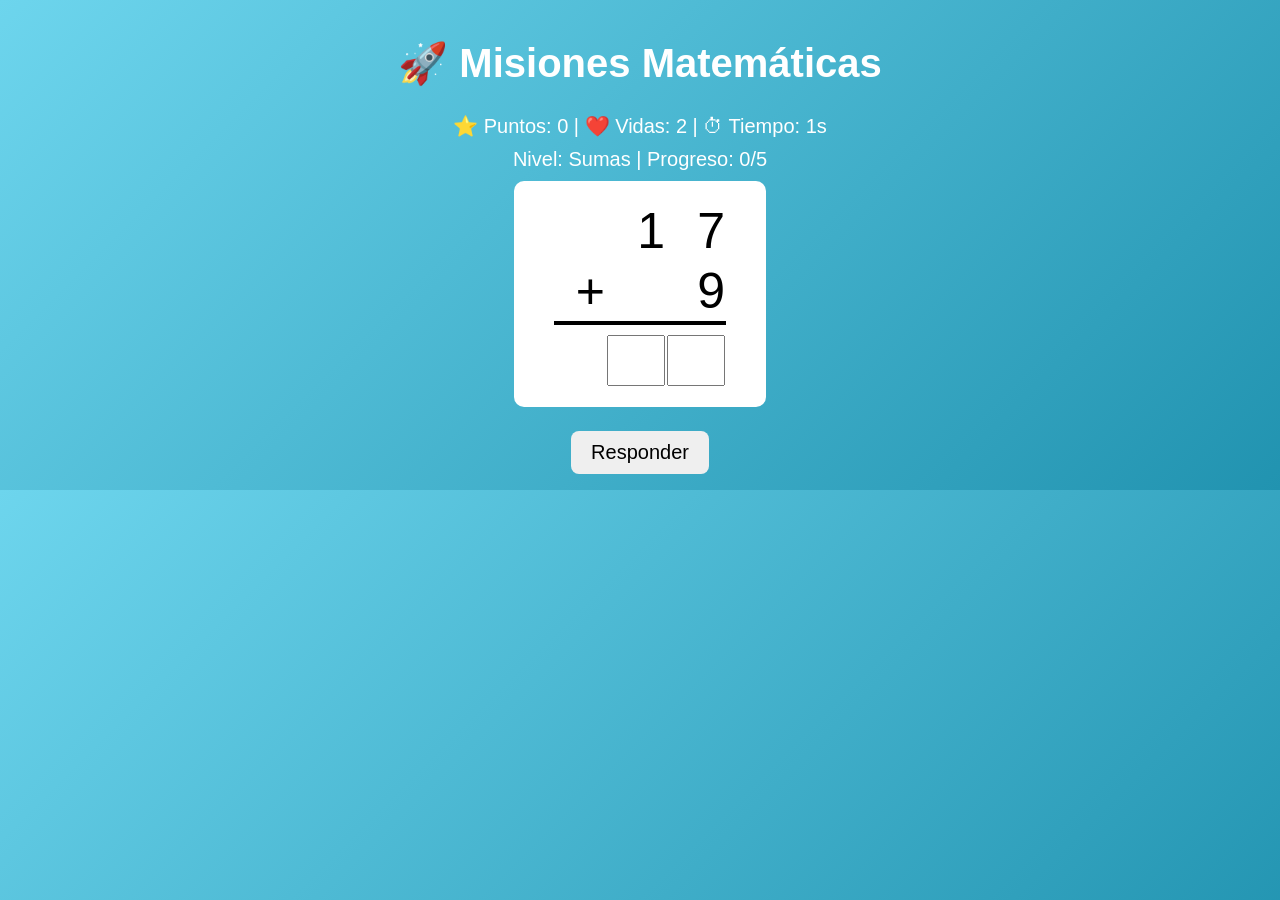
==== Index.html @ d5d2a41e "Create Index.html" ====
<!DOCTYPE html>
<html lang="es">
<head>
<meta charset="UTF-8">
<title>Misiones Matemáticas</title>

<style>

body{
font-family: Arial;
text-align:center;
background: linear-gradient(135deg,#6dd5ed,#2193b0);
color:white;
}

.container{
margin-top:40px;
}

h1{
font-size:40px;
}

.panel{
font-size:20px;
margin:10px;
}

.operacion{
display:inline-block;
background:white;
color:black;
padding:20px 40px;
border-radius:10px;
font-size:50px;
}

table{
border-collapse:collapse;
}

td{
width:50px;
text-align:right;
}

.linea{
border-top:4px solid black;
}

input{
width:50px;
font-size:40px;
text-align:center;
}

button{
font-size:20px;
padding:10px 20px;
border:none;
border-radius:8px;
cursor:pointer;
margin-top:20px;
}

.correcto{
color:#00ff9d;
font-size:26px;
}

.error{
color:#ff8080;
font-size:26px;
}

</style>
</head>

<body>

<div class="container">

<h1>🚀 Misiones Matemáticas</h1>

<div class="panel">
⭐ Puntos: <span id="puntos">0</span> |
❤️ Vidas: <span id="vidas">2</span> |
⏱ Tiempo: <span id="tiempo">0</span>s
</div>

<div class="panel">
Nivel: <span id="nivel">Sumas</span> |
Progreso: <span id="progreso">0</span>/5
</div>

<div class="operacion">

<table>

<tr>
<td></td>
<td id="d1"></td>
<td id="u1"></td>
</tr>

<tr>
<td id="signo"></td>
<td id="d2"></td>
<td id="u2"></td>
</tr>

<tr>
<td colspan="3" class="linea"></td>
</tr>

<tr>
<td></td>
<td><input id="decenas"></td>
<td><input id="unidades"></td>
</tr>

</table>

</div>

<br>

<button onclick="verificar()">Responder</button>

<p id="mensaje"></p>

</div>

<script>

let nivel=1
let progreso=0
let vidas=2
let puntos=0
let tiempo=0
let respuesta

let timer

const sonidoBien = new Audio("https://actions.google.com/sounds/v1/cartoon/clang_and_wobble.ogg")
const sonidoMal = new Audio("https://actions.google.com/sounds/v1/cartoon/boing.ogg")

function iniciarTimer(){
clearInterval(timer)
tiempo=0
timer=setInterval(()=>{
tiempo++
document.getElementById("tiempo").innerText=tiempo
},1000)
}

function generarOperacion(){

let a,b,signo

if(nivel===1){

document.getElementById("nivel").innerText="Sumas"

a=Math.floor(Math.random()*20)+1
b=Math.floor(Math.random()*20)+1
signo="+"
respuesta=a+b

}

else if(nivel===2){

document.getElementById("nivel").innerText="Restas"

a=Math.floor(Math.random()*30)+10
b=Math.floor(Math.random()*20)+1
if(b>a){let t=a;a=b;b=t}
signo="-"
respuesta=a-b

}

else{

document.getElementById("nivel").innerText="Multiplicaciones"

a=Math.floor(Math.random()*5)+2
b=Math.floor(Math.random()*5)+2
signo="×"
respuesta=a*b

}

let d1=Math.floor(a/10)
let u1=a%10
let d2=Math.floor(b/10)
let u2=b%10

document.getElementById("d1").innerText=d1>0?d1:""
document.getElementById("u1").innerText=u1

document.getElementById("d2").innerText=d2>0?d2:""
document.getElementById("u2").innerText=u2

document.getElementById("signo").innerText=signo

document.getElementById("decenas").value=""
document.getElementById("unidades").value=""

iniciarTimer()

}

function verificar(){

let dec=document.getElementById("decenas").value
let uni=document.getElementById("unidades").value

let resp=parseInt(dec+uni)

if(resp===respuesta){

sonidoBien.play()

let bonus=Math.max(10-tiempo,1)
puntos+=10+bonus

progreso++

document.getElementById("mensaje").innerHTML="<span class='correcto'>¡Correcto! +" + (10+bonus) +" pts</span>"

}else{

sonidoMal.play()

vidas--

document.getElementById("mensaje").innerHTML="<span class='error'>Incorrecto 😅 era "+respuesta+"</span>"
}

document.getElementById("puntos").innerText=puntos
document.getElementById("vidas").innerText=vidas
document.getElementById("progreso").innerText=progreso

if(vidas<=0){

document.getElementById("mensaje").innerHTML="<span class='error'>💀 Fin del juego</span>"
clearInterval(timer)
return

}

if(progreso>=5){

nivel++
progreso=0
vidas=2

if(nivel>3){

document.getElementById("mensaje").innerHTML="<span class='correcto'>🏆 ¡Ganaste el juego!</span>"
clearInterval(timer)
return

}

}

setTimeout(generarOperacion,1200)

}

generarOperacion()

</script>

</body>
</html>
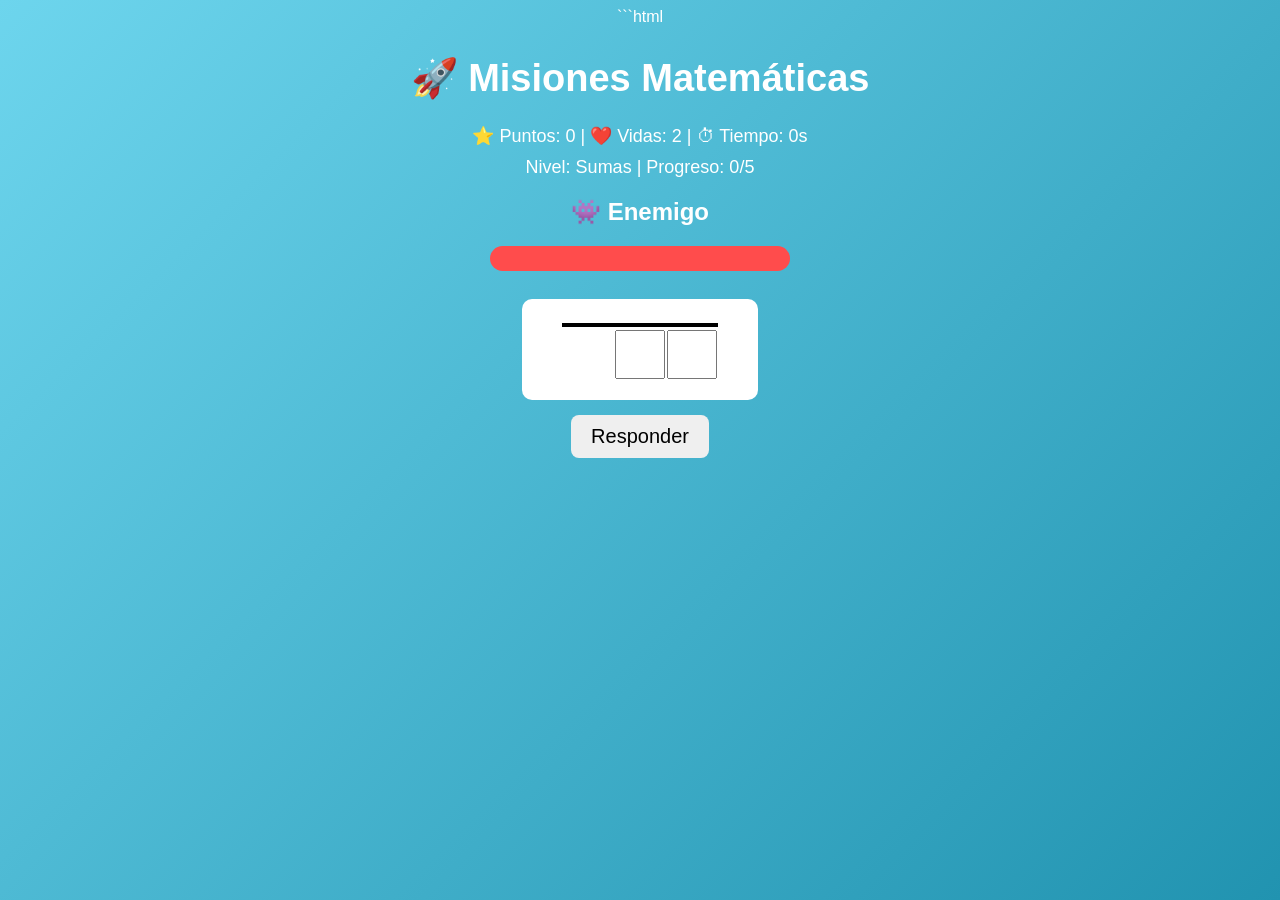
==== commit 566d11d2: "Update Index.html" ====
--- a/Index.html
+++ b/Index.html
@@ -1,3 +1,4 @@
+```html
 <!DOCTYPE html>
 <html lang="es">
 <head>
@@ -14,15 +15,15 @@
 }
 
 .container{
-margin-top:40px;
+margin-top:30px;
 }
 
 h1{
-font-size:40px;
+font-size:38px;
 }
 
 .panel{
-font-size:20px;
+font-size:18px;
 margin:10px;
 }
 
@@ -32,7 +33,7 @@
 color:black;
 padding:20px 40px;
 border-radius:10px;
-font-size:50px;
+font-size:48px;
 }
 
 table{
@@ -50,7 +51,7 @@
 
 input{
 width:50px;
-font-size:40px;
+font-size:38px;
 text-align:center;
 }
 
@@ -60,17 +61,31 @@
 border:none;
 border-radius:8px;
 cursor:pointer;
-margin-top:20px;
-}
-
-.correcto{
-color:#00ff9d;
-font-size:26px;
-}
-
-.error{
-color:#ff8080;
-font-size:26px;
+margin-top:15px;
+}
+
+.correcto{color:#00ff9d;}
+.error{color:#ff8080;}
+
+.barra{
+width:300px;
+height:25px;
+background:#333;
+margin:auto;
+border-radius:20px;
+overflow:hidden;
+}
+
+.vida{
+height:100%;
+background:#ff4c4c;
+width:100%;
+transition:0.3s;
+}
+
+.medalla{
+font-size:30px;
+margin-top:10px;
 }
 
 </style>
@@ -92,6 +107,16 @@
 Nivel: <span id="nivel">Sumas</span> |
 Progreso: <span id="progreso">0</span>/5
 </div>
+
+<h2>👾 Enemigo</h2>
+
+<div class="barra">
+<div class="vida" id="vidaEnemigo"></div>
+</div>
+
+<div class="medalla" id="medalla"></div>
+
+<br>
 
 <div class="operacion">
 
@@ -139,6 +164,7 @@
 let puntos=0
 let tiempo=0
 let respuesta
+let vidaEnemigo=100
 
 let timer
 
@@ -146,12 +172,18 @@
 const sonidoMal = new Audio("https://actions.google.com/sounds/v1/cartoon/boing.ogg")
 
 function iniciarTimer(){
+
 clearInterval(timer)
+
 tiempo=0
+
 timer=setInterval(()=>{
+
 tiempo++
 document.getElementById("tiempo").innerText=tiempo
+
 },1000)
+
 }
 
 function generarOperacion(){
@@ -173,9 +205,11 @@
 
 document.getElementById("nivel").innerText="Restas"
 
-a=Math.floor(Math.random()*30)+10
+a=Math.floor(Math.random()*40)+10
 b=Math.floor(Math.random()*20)+1
+
 if(b>a){let t=a;a=b;b=t}
+
 signo="-"
 respuesta=a-b
 
@@ -185,8 +219,8 @@
 
 document.getElementById("nivel").innerText="Multiplicaciones"
 
-a=Math.floor(Math.random()*5)+2
-b=Math.floor(Math.random()*5)+2
+a=Math.floor(Math.random()*6)+2
+b=Math.floor(Math.random()*6)+2
 signo="×"
 respuesta=a*b
 
@@ -194,86 +228,6 @@
 
 let d1=Math.floor(a/10)
 let u1=a%10
-let d2=Math.floor(b/10)
-let u2=b%10
-
-document.getElementById("d1").innerText=d1>0?d1:""
-document.getElementById("u1").innerText=u1
-
-document.getElementById("d2").innerText=d2>0?d2:""
-document.getElementById("u2").innerText=u2
-
-document.getElementById("signo").innerText=signo
-
-document.getElementById("decenas").value=""
-document.getElementById("unidades").value=""
-
-iniciarTimer()
-
-}
-
-function verificar(){
-
-let dec=document.getElementById("decenas").value
-let uni=document.getElementById("unidades").value
-
-let resp=parseInt(dec+uni)
-
-if(resp===respuesta){
-
-sonidoBien.play()
-
-let bonus=Math.max(10-tiempo,1)
-puntos+=10+bonus
-
-progreso++
-
-document.getElementById("mensaje").innerHTML="<span class='correcto'>¡Correcto! +" + (10+bonus) +" pts</span>"
-
-}else{
-
-sonidoMal.play()
-
-vidas--
-
-document.getElementById("mensaje").innerHTML="<span class='error'>Incorrecto 😅 era "+respuesta+"</span>"
-}
-
-document.getElementById("puntos").innerText=puntos
-document.getElementById("vidas").innerText=vidas
-document.getElementById("progreso").innerText=progreso
-
-if(vidas<=0){
-
-document.getElementById("mensaje").innerHTML="<span class='error'>💀 Fin del juego</span>"
-clearInterval(timer)
-return
-
-}
-
-if(progreso>=5){
-
-nivel++
-progreso=0
-vidas=2
-
-if(nivel>3){
-
-document.getElementById("mensaje").innerHTML="<span class='correcto'>🏆 ¡Ganaste el juego!</span>"
-clearInterval(timer)
-return
-
-}
-
-}
-
-setTimeout(generarOperacion,1200)
-
-}
-
-generarOperacion()
-
-</script>
-
-</body>
-</html>
+
+let d2=
+```
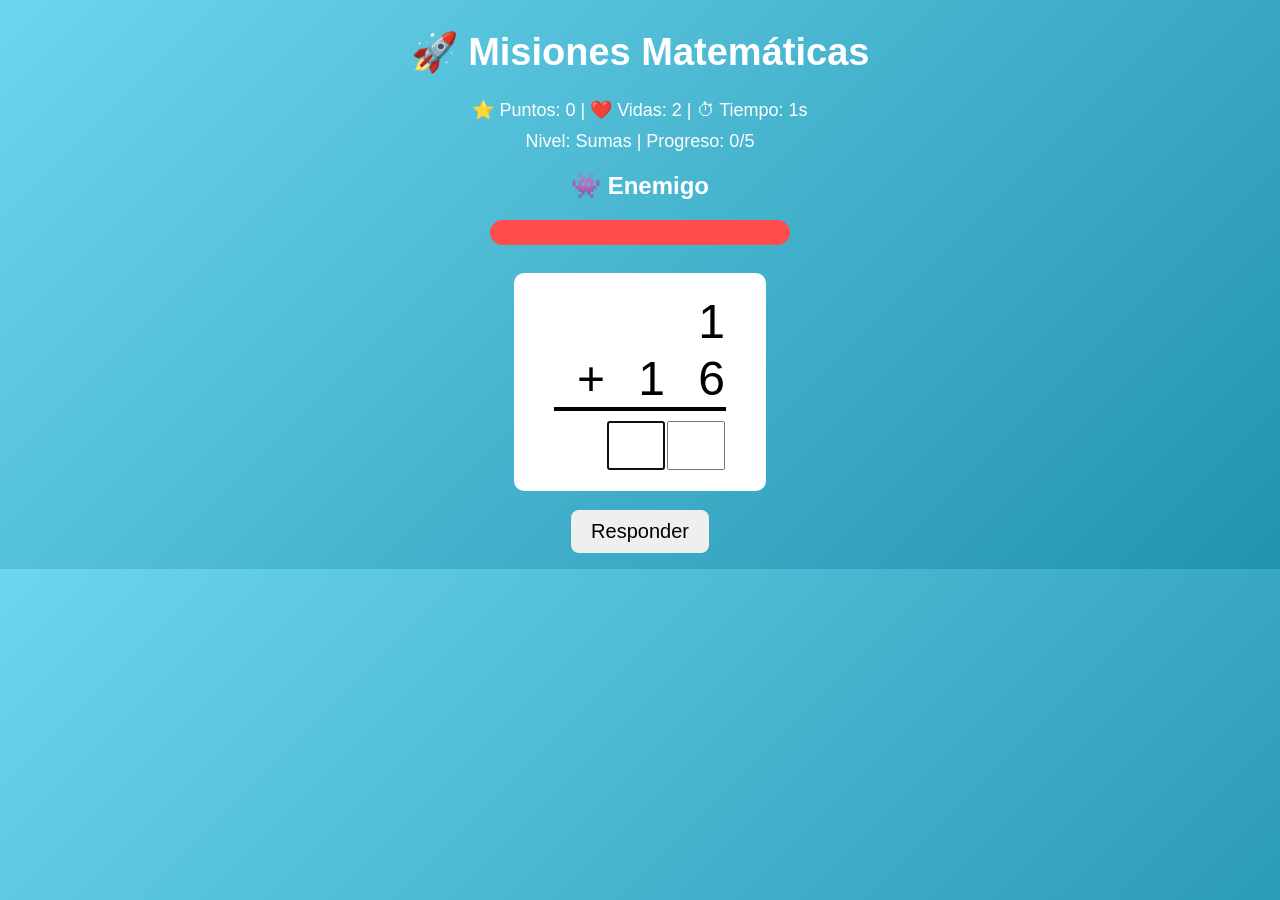
==== commit dacd3582: "Fix and complete game script in Index.html" ====
--- a/Index.html
+++ b/Index.html
@@ -1,4 +1,3 @@
-```html
 <!DOCTYPE html>
 <html lang="es">
 <head>
@@ -186,6 +185,28 @@
 
 }
 
+function actualizarHUD(){
+document.getElementById("puntos").innerText=puntos
+document.getElementById("vidas").innerText=vidas
+document.getElementById("progreso").innerText=progreso
+document.getElementById("vidaEnemigo").style.width=`${vidaEnemigo}%`
+}
+
+function limpiarRespuesta(){
+document.getElementById("decenas").value=""
+document.getElementById("unidades").value=""
+document.getElementById("decenas").focus()
+}
+
+function reiniciarRonda(){
+progreso=0
+vidaEnemigo=100
+actualizarHUD()
+limpiarRespuesta()
+iniciarTimer()
+generarOperacion()
+}
+
 function generarOperacion(){
 
 let a,b,signo
@@ -229,5 +250,75 @@
 let d1=Math.floor(a/10)
 let u1=a%10
 
-let d2=
-```
+let d2=Math.floor(b/10)
+let u2=b%10
+
+document.getElementById("d1").innerText=d1===0?"":d1
+document.getElementById("u1").innerText=u1
+document.getElementById("d2").innerText=d2===0?"":d2
+document.getElementById("u2").innerText=u2
+document.getElementById("signo").innerText=signo
+}
+
+function verificar(){
+let d=parseInt(document.getElementById("decenas").value)||0
+let u=parseInt(document.getElementById("unidades").value)||0
+let valor=d*10+u
+let mensaje=document.getElementById("mensaje")
+
+if(valor===respuesta){
+sonidoBien.currentTime=0
+sonidoBien.play()
+mensaje.innerText="✅ ¡Correcto!"
+mensaje.className="correcto"
+progreso++
+puntos+=10
+vidaEnemigo=Math.max(0,vidaEnemigo-20)
+
+if(progreso>=5){
+if(nivel<3){
+nivel++
+mensaje.innerText="🎉 Nivel superado. ¡Nueva ronda!"
+} else {
+mensaje.innerText="🏆 ¡Ganaste toda la misión! Reiniciando..."
+nivel=1
+vidas=2
+puntos=0
+}
+reiniciarRonda()
+return
+}
+
+actualizarHUD()
+limpiarRespuesta()
+generarOperacion()
+return
+}
+
+sonidoMal.currentTime=0
+sonidoMal.play()
+vidas--
+mensaje.innerText=`❌ Incorrecto. La respuesta era ${respuesta}`
+mensaje.className="error"
+
+if(vidas<=0){
+mensaje.innerText="💥 Te quedaste sin vidas. Reiniciando partida..."
+nivel=1
+vidas=2
+puntos=0
+reiniciarRonda()
+return
+}
+
+actualizarHUD()
+limpiarRespuesta()
+generarOperacion()
+}
+
+actualizarHUD()
+reiniciarRonda()
+
+</script>
+
+</body>
+</html>
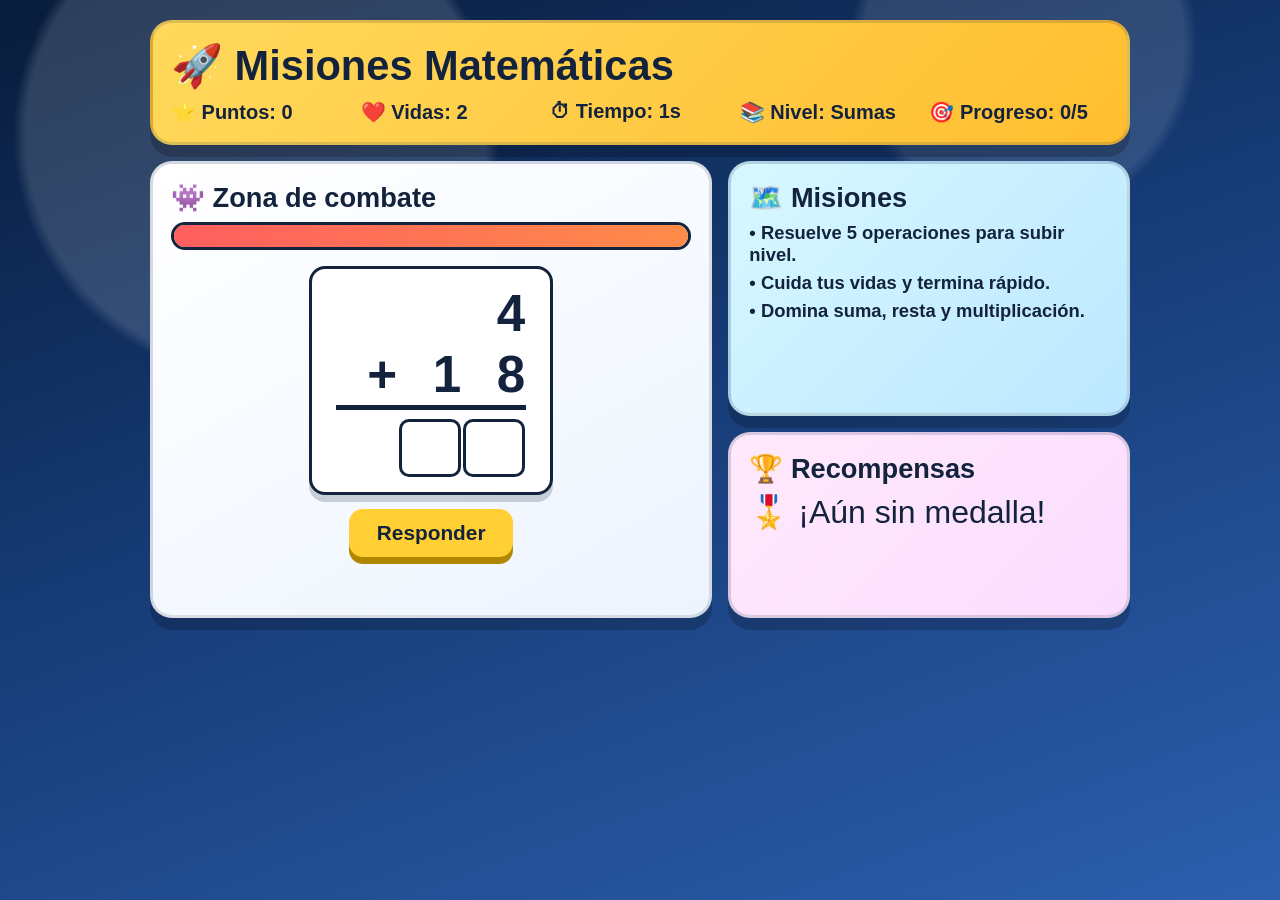
==== commit 3a351bae: "Rediseña la interfaz de juego con tarjetas y animaciones" ====
--- a/Index.html
+++ b/Index.html
@@ -2,323 +2,452 @@
 <html lang="es">
 <head>
 <meta charset="UTF-8">
+<meta name="viewport" content="width=device-width, initial-scale=1.0">
 <title>Misiones Matemáticas</title>
-
 <style>
-
-body{
-font-family: Arial;
-text-align:center;
-background: linear-gradient(135deg,#6dd5ed,#2193b0);
-color:white;
-}
-
-.container{
-margin-top:30px;
-}
-
-h1{
-font-size:38px;
-}
-
-.panel{
-font-size:18px;
-margin:10px;
-}
-
-.operacion{
-display:inline-block;
-background:white;
-color:black;
-padding:20px 40px;
-border-radius:10px;
-font-size:48px;
-}
-
-table{
-border-collapse:collapse;
-}
-
-td{
-width:50px;
-text-align:right;
-}
-
-.linea{
-border-top:4px solid black;
-}
-
-input{
-width:50px;
-font-size:38px;
-text-align:center;
-}
-
-button{
-font-size:20px;
-padding:10px 20px;
-border:none;
-border-radius:8px;
-cursor:pointer;
-margin-top:15px;
-}
-
-.correcto{color:#00ff9d;}
-.error{color:#ff8080;}
-
-.barra{
-width:300px;
-height:25px;
-background:#333;
-margin:auto;
-border-radius:20px;
-overflow:hidden;
-}
-
-.vida{
-height:100%;
-background:#ff4c4c;
-width:100%;
-transition:0.3s;
-}
-
-.medalla{
-font-size:30px;
-margin-top:10px;
-}
-
+:root {
+  --bg-1: #081c3b;
+  --bg-2: #163b75;
+  --bg-3: #2c5fae;
+  --card: #f9fbff;
+  --ink: #13233d;
+  --accent: #ffcf33;
+  --accent-2: #36d17e;
+  --danger: #ff5f5f;
+  --shadow: 0 12px 0 rgba(0, 0, 0, 0.2);
+}
+
+* { box-sizing: border-box; }
+
+body {
+  margin: 0;
+  min-height: 100vh;
+  font-family: "Nunito", "Arial Rounded MT Bold", Arial, sans-serif;
+  color: #fff;
+  background:
+    radial-gradient(circle at 20% 15%, rgba(255, 255, 255, 0.15) 0 18%, transparent 19%),
+    radial-gradient(circle at 80% 5%, rgba(255, 255, 255, 0.12) 0 12%, transparent 13%),
+    linear-gradient(160deg, var(--bg-1), var(--bg-2) 45%, var(--bg-3));
+  padding: 20px;
+}
+
+.container {
+  max-width: 980px;
+  margin: 0 auto;
+  display: grid;
+  gap: 16px;
+}
+
+.card {
+  border-radius: 22px;
+  background: var(--card);
+  color: var(--ink);
+  box-shadow: var(--shadow);
+  border: 3px solid rgba(19, 35, 61, 0.15);
+  padding: 18px;
+}
+
+.hud {
+  background: linear-gradient(135deg, #ffd95c, #ffbe2f);
+}
+
+h1 {
+  margin: 0 0 10px;
+  font-size: clamp(2rem, 4vw, 2.6rem);
+}
+
+.stats {
+  display: grid;
+  grid-template-columns: repeat(auto-fit, minmax(150px, 1fr));
+  gap: 10px;
+  font-size: 1.25rem;
+  font-weight: 800;
+}
+
+main {
+  display: grid;
+  grid-template-columns: 1.4fr 1fr;
+  gap: 16px;
+}
+
+.combate {
+  background: linear-gradient(150deg, #fff, #edf4ff);
+}
+
+.panel-title {
+  margin: 0 0 8px;
+  font-size: 1.7rem;
+}
+
+.barra {
+  width: 100%;
+  height: 28px;
+  background: #283956;
+  border-radius: 999px;
+  overflow: hidden;
+  border: 3px solid #13233d;
+}
+
+.vida {
+  height: 100%;
+  width: 100%;
+  background: linear-gradient(90deg, #ff5f5f, #ff8b49);
+  transition: width 0.3s ease;
+}
+
+.operacion {
+  margin: 16px auto 10px;
+  width: max-content;
+  padding: 14px 24px;
+  border-radius: 16px;
+  background: #fff;
+  border: 3px solid #13233d;
+  box-shadow: 0 7px 0 rgba(19, 35, 61, 0.2);
+}
+
+table {
+  border-collapse: collapse;
+  font-size: clamp(2.2rem, 5vw, 3.2rem);
+  font-weight: 900;
+}
+
+td {
+  width: 62px;
+  text-align: right;
+}
+
+.linea { border-top: 5px solid #13233d; }
+
+input {
+  width: 62px;
+  height: 58px;
+  font-size: 2.2rem;
+  font-weight: 900;
+  border-radius: 10px;
+  border: 3px solid #13233d;
+  text-align: center;
+  color: #13233d;
+}
+
+input:focus {
+  outline: none;
+  border-color: #2c5fae;
+  box-shadow: 0 0 0 4px rgba(44, 95, 174, 0.25);
+}
+
+.actions {
+  margin-top: 14px;
+  display: flex;
+  justify-content: center;
+}
+
+button {
+  font-size: 1.3rem;
+  font-weight: 800;
+  border: none;
+  border-radius: 14px;
+  padding: 12px 28px;
+  color: #13233d;
+  background: var(--accent);
+  box-shadow: 0 7px 0 #b18600;
+  cursor: pointer;
+  transition: transform 0.15s ease, filter 0.15s ease;
+}
+
+button:hover { transform: translateY(-2px) scale(1.02); filter: brightness(1.05); }
+button:active { transform: translateY(3px) scale(0.98); box-shadow: 0 3px 0 #b18600; }
+
+#mensaje {
+  min-height: 30px;
+  margin: 10px 0 0;
+  font-size: 1.25rem;
+  font-weight: 900;
+}
+
+.correcto { color: #088a45; }
+.error { color: #c62828; }
+
+.side {
+  display: grid;
+  gap: 16px;
+}
+
+.misiones {
+  background: linear-gradient(135deg, #d7f8ff, #bce7ff);
+}
+
+.recompensas {
+  background: linear-gradient(135deg, #ffe9fb, #fbdcff);
+}
+
+.badge {
+  font-size: 2rem;
+  margin-top: 8px;
+}
+
+ul {
+  list-style: none;
+  padding: 0;
+  margin: 8px 0 0;
+}
+
+li {
+  font-size: 1.15rem;
+  font-weight: 800;
+  margin: 6px 0;
+}
+
+.shake { animation: shake 0.35s ease; }
+.pop-ok { animation: popOk 0.35s ease; }
+
+@keyframes shake {
+  0%, 100% { transform: translateX(0); }
+  25% { transform: translateX(-6px); }
+  50% { transform: translateX(6px); }
+  75% { transform: translateX(-4px); }
+}
+
+@keyframes popOk {
+  0% { transform: scale(1); }
+  50% { transform: scale(1.04); }
+  100% { transform: scale(1); }
+}
+
+.confetti {
+  position: fixed;
+  width: 10px;
+  height: 14px;
+  top: -20px;
+  border-radius: 4px;
+  opacity: 0.9;
+  animation: fall 1s ease-out forwards;
+  z-index: 30;
+}
+
+@keyframes fall {
+  to {
+    transform: translateY(110vh) rotate(540deg);
+    opacity: 0;
+  }
+}
+
+@media (max-width: 860px) {
+  main { grid-template-columns: 1fr; }
+}
 </style>
 </head>
-
 <body>
-
 <div class="container">
-
-<h1>🚀 Misiones Matemáticas</h1>
-
-<div class="panel">
-⭐ Puntos: <span id="puntos">0</span> |
-❤️ Vidas: <span id="vidas">2</span> |
-⏱ Tiempo: <span id="tiempo">0</span>s
+  <header class="card hud">
+    <h1>🚀 Misiones Matemáticas</h1>
+    <div class="stats">
+      <div>⭐ Puntos: <span id="puntos">0</span></div>
+      <div>❤️ Vidas: <span id="vidas">2</span></div>
+      <div>⏱ Tiempo: <span id="tiempo">0</span>s</div>
+      <div>📚 Nivel: <span id="nivel">Sumas</span></div>
+      <div>🎯 Progreso: <span id="progreso">0</span>/5</div>
+    </div>
+  </header>
+
+  <main>
+    <section class="card combate" id="zonaCombate">
+      <h2 class="panel-title">👾 Zona de combate</h2>
+      <div class="barra">
+        <div class="vida" id="vidaEnemigo"></div>
+      </div>
+      <div class="operacion">
+        <table>
+          <tr><td></td><td id="d1"></td><td id="u1"></td></tr>
+          <tr><td id="signo"></td><td id="d2"></td><td id="u2"></td></tr>
+          <tr><td colspan="3" class="linea"></td></tr>
+          <tr><td></td><td><input id="decenas" inputmode="numeric"></td><td><input id="unidades" inputmode="numeric"></td></tr>
+        </table>
+      </div>
+      <div class="actions"><button onclick="verificar()">Responder</button></div>
+      <p id="mensaje"></p>
+    </section>
+
+    <aside class="side">
+      <section class="card misiones">
+        <h2 class="panel-title">🗺️ Misiones</h2>
+        <ul>
+          <li>• Resuelve 5 operaciones para subir nivel.</li>
+          <li>• Cuida tus vidas y termina rápido.</li>
+          <li>• Domina suma, resta y multiplicación.</li>
+        </ul>
+      </section>
+
+      <section class="card recompensas">
+        <h2 class="panel-title">🏆 Recompensas</h2>
+        <div id="medalla" class="badge">🎖️ ¡Aún sin medalla!</div>
+      </section>
+    </aside>
+  </main>
 </div>
 
-<div class="panel">
-Nivel: <span id="nivel">Sumas</span> |
-Progreso: <span id="progreso">0</span>/5
-</div>
-
-<h2>👾 Enemigo</h2>
-
-<div class="barra">
-<div class="vida" id="vidaEnemigo"></div>
-</div>
-
-<div class="medalla" id="medalla"></div>
-
-<br>
-
-<div class="operacion">
-
-<table>
-
-<tr>
-<td></td>
-<td id="d1"></td>
-<td id="u1"></td>
-</tr>
-
-<tr>
-<td id="signo"></td>
-<td id="d2"></td>
-<td id="u2"></td>
-</tr>
-
-<tr>
-<td colspan="3" class="linea"></td>
-</tr>
-
-<tr>
-<td></td>
-<td><input id="decenas"></td>
-<td><input id="unidades"></td>
-</tr>
-
-</table>
-
-</div>
-
-<br>
-
-<button onclick="verificar()">Responder</button>
-
-<p id="mensaje"></p>
-
-</div>
-
 <script>
-
-let nivel=1
-let progreso=0
-let vidas=2
-let puntos=0
-let tiempo=0
-let respuesta
-let vidaEnemigo=100
-
-let timer
-
-const sonidoBien = new Audio("https://actions.google.com/sounds/v1/cartoon/clang_and_wobble.ogg")
-const sonidoMal = new Audio("https://actions.google.com/sounds/v1/cartoon/boing.ogg")
-
-function iniciarTimer(){
-
-clearInterval(timer)
-
-tiempo=0
-
-timer=setInterval(()=>{
-
-tiempo++
-document.getElementById("tiempo").innerText=tiempo
-
-},1000)
-
-}
-
-function actualizarHUD(){
-document.getElementById("puntos").innerText=puntos
-document.getElementById("vidas").innerText=vidas
-document.getElementById("progreso").innerText=progreso
-document.getElementById("vidaEnemigo").style.width=`${vidaEnemigo}%`
-}
-
-function limpiarRespuesta(){
-document.getElementById("decenas").value=""
-document.getElementById("unidades").value=""
-document.getElementById("decenas").focus()
-}
-
-function reiniciarRonda(){
-progreso=0
-vidaEnemigo=100
-actualizarHUD()
-limpiarRespuesta()
-iniciarTimer()
-generarOperacion()
-}
-
-function generarOperacion(){
-
-let a,b,signo
-
-if(nivel===1){
-
-document.getElementById("nivel").innerText="Sumas"
-
-a=Math.floor(Math.random()*20)+1
-b=Math.floor(Math.random()*20)+1
-signo="+"
-respuesta=a+b
-
-}
-
-else if(nivel===2){
-
-document.getElementById("nivel").innerText="Restas"
-
-a=Math.floor(Math.random()*40)+10
-b=Math.floor(Math.random()*20)+1
-
-if(b>a){let t=a;a=b;b=t}
-
-signo="-"
-respuesta=a-b
-
-}
-
-else{
-
-document.getElementById("nivel").innerText="Multiplicaciones"
-
-a=Math.floor(Math.random()*6)+2
-b=Math.floor(Math.random()*6)+2
-signo="×"
-respuesta=a*b
-
-}
-
-let d1=Math.floor(a/10)
-let u1=a%10
-
-let d2=Math.floor(b/10)
-let u2=b%10
-
-document.getElementById("d1").innerText=d1===0?"":d1
-document.getElementById("u1").innerText=u1
-document.getElementById("d2").innerText=d2===0?"":d2
-document.getElementById("u2").innerText=u2
-document.getElementById("signo").innerText=signo
-}
-
-function verificar(){
-let d=parseInt(document.getElementById("decenas").value)||0
-let u=parseInt(document.getElementById("unidades").value)||0
-let valor=d*10+u
-let mensaje=document.getElementById("mensaje")
-
-if(valor===respuesta){
-sonidoBien.currentTime=0
-sonidoBien.play()
-mensaje.innerText="✅ ¡Correcto!"
-mensaje.className="correcto"
-progreso++
-puntos+=10
-vidaEnemigo=Math.max(0,vidaEnemigo-20)
-
-if(progreso>=5){
-if(nivel<3){
-nivel++
-mensaje.innerText="🎉 Nivel superado. ¡Nueva ronda!"
-} else {
-mensaje.innerText="🏆 ¡Ganaste toda la misión! Reiniciando..."
-nivel=1
-vidas=2
-puntos=0
-}
-reiniciarRonda()
-return
-}
-
-actualizarHUD()
-limpiarRespuesta()
-generarOperacion()
-return
-}
-
-sonidoMal.currentTime=0
-sonidoMal.play()
-vidas--
-mensaje.innerText=`❌ Incorrecto. La respuesta era ${respuesta}`
-mensaje.className="error"
-
-if(vidas<=0){
-mensaje.innerText="💥 Te quedaste sin vidas. Reiniciando partida..."
-nivel=1
-vidas=2
-puntos=0
-reiniciarRonda()
-return
-}
-
-actualizarHUD()
-limpiarRespuesta()
-generarOperacion()
-}
-
-actualizarHUD()
-reiniciarRonda()
-
+let nivel = 1;
+let progreso = 0;
+let vidas = 2;
+let puntos = 0;
+let tiempo = 0;
+let respuesta = 0;
+let vidaEnemigo = 100;
+let timer;
+
+const sonidoBien = new Audio("https://actions.google.com/sounds/v1/cartoon/clang_and_wobble.ogg");
+const sonidoMal = new Audio("https://actions.google.com/sounds/v1/cartoon/boing.ogg");
+
+function iniciarTimer() {
+  clearInterval(timer);
+  tiempo = 0;
+  timer = setInterval(() => {
+    tiempo++;
+    document.getElementById("tiempo").innerText = tiempo;
+  }, 1000);
+}
+
+function generarOperacion() {
+  let a, b, op;
+
+  if (nivel === 1) {
+    document.getElementById("nivel").innerText = "Sumas";
+    a = Math.floor(Math.random() * 20) + 1;
+    b = Math.floor(Math.random() * 20) + 1;
+    op = "+";
+    respuesta = a + b;
+  } else if (nivel === 2) {
+    document.getElementById("nivel").innerText = "Restas";
+    a = Math.floor(Math.random() * 40) + 10;
+    b = Math.floor(Math.random() * 20) + 1;
+    if (b > a) {
+      const t = a;
+      a = b;
+      b = t;
+    }
+    op = "-";
+    respuesta = a - b;
+  } else {
+    document.getElementById("nivel").innerText = "Multiplicaciones";
+    a = Math.floor(Math.random() * 6) + 2;
+    b = Math.floor(Math.random() * 6) + 2;
+    op = "×";
+    respuesta = a * b;
+  }
+
+  document.getElementById("d1").innerText = Math.floor(a / 10) || "";
+  document.getElementById("u1").innerText = a % 10;
+  document.getElementById("signo").innerText = op;
+  document.getElementById("d2").innerText = Math.floor(b / 10) || "";
+  document.getElementById("u2").innerText = b % 10;
+
+  document.getElementById("decenas").value = "";
+  document.getElementById("unidades").value = "";
+}
+
+function lanzarConfeti() {
+  const colores = ["#ff5f5f", "#36d17e", "#ffd43b", "#6ea8ff", "#ff77e9"];
+  for (let i = 0; i < 24; i++) {
+    const c = document.createElement("span");
+    c.className = "confetti";
+    c.style.left = `${Math.random() * 100}vw`;
+    c.style.background = colores[Math.floor(Math.random() * colores.length)];
+    c.style.animationDelay = `${Math.random() * 0.2}s`;
+    c.style.transform = `translateY(-20px) rotate(${Math.random() * 180}deg)`;
+    document.body.appendChild(c);
+    setTimeout(() => c.remove(), 1300);
+  }
+}
+
+function animarError() {
+  const zona = document.getElementById("zonaCombate");
+  zona.classList.remove("shake");
+  void zona.offsetWidth;
+  zona.classList.add("shake");
+}
+
+function animarAcierto() {
+  const op = document.querySelector(".operacion");
+  op.classList.remove("pop-ok");
+  void op.offsetWidth;
+  op.classList.add("pop-ok");
+}
+
+function verificar() {
+  const dec = document.getElementById("decenas").value || "0";
+  const uni = document.getElementById("unidades").value || "0";
+  const valor = parseInt(dec, 10) * 10 + parseInt(uni, 10);
+
+  if (valor === respuesta) {
+    sonidoBien.currentTime = 0;
+    sonidoBien.play();
+    puntos += 10;
+    progreso++;
+    vidaEnemigo = Math.max(0, vidaEnemigo - 20);
+    document.getElementById("mensaje").innerText = "✅ ¡Correcto! Gran golpe.";
+    document.getElementById("mensaje").className = "correcto";
+    animarAcierto();
+  } else {
+    sonidoMal.currentTime = 0;
+    sonidoMal.play();
+    vidas--;
+    document.getElementById("mensaje").innerText = `❌ Ups... Era ${respuesta}.`;
+    document.getElementById("mensaje").className = "error";
+    animarError();
+  }
+
+  actualizarUI();
+
+  if (vidas <= 0) {
+    clearInterval(timer);
+    setTimeout(() => {
+      alert("Juego terminado. ¡Inténtalo de nuevo!");
+      reiniciarJuego();
+    }, 120);
+    return;
+  }
+
+  if (progreso >= 5) {
+    if (nivel < 3) {
+      nivel++;
+      progreso = 0;
+      vidaEnemigo = 100;
+      document.getElementById("mensaje").innerText = "🚀 ¡Subiste de nivel!";
+      document.getElementById("mensaje").className = "correcto";
+      lanzarConfeti();
+    } else {
+      clearInterval(timer);
+      document.getElementById("medalla").innerText = "🏅 Súper Héroe Matemático";
+      document.getElementById("mensaje").innerText = "🎉 ¡Misión completa!";
+      document.getElementById("mensaje").className = "correcto";
+      lanzarConfeti();
+      return;
+    }
+  }
+
+  generarOperacion();
+}
+
+function actualizarUI() {
+  document.getElementById("puntos").innerText = puntos;
+  document.getElementById("vidas").innerText = vidas;
+  document.getElementById("progreso").innerText = progreso;
+  document.getElementById("vidaEnemigo").style.width = `${vidaEnemigo}%`;
+}
+
+function reiniciarJuego() {
+  nivel = 1;
+  progreso = 0;
+  vidas = 2;
+  puntos = 0;
+  vidaEnemigo = 100;
+  document.getElementById("medalla").innerText = "🎖️ ¡Aún sin medalla!";
+  actualizarUI();
+  generarOperacion();
+  iniciarTimer();
+}
+
+reiniciarJuego();
 </script>
-
 </body>
 </html>
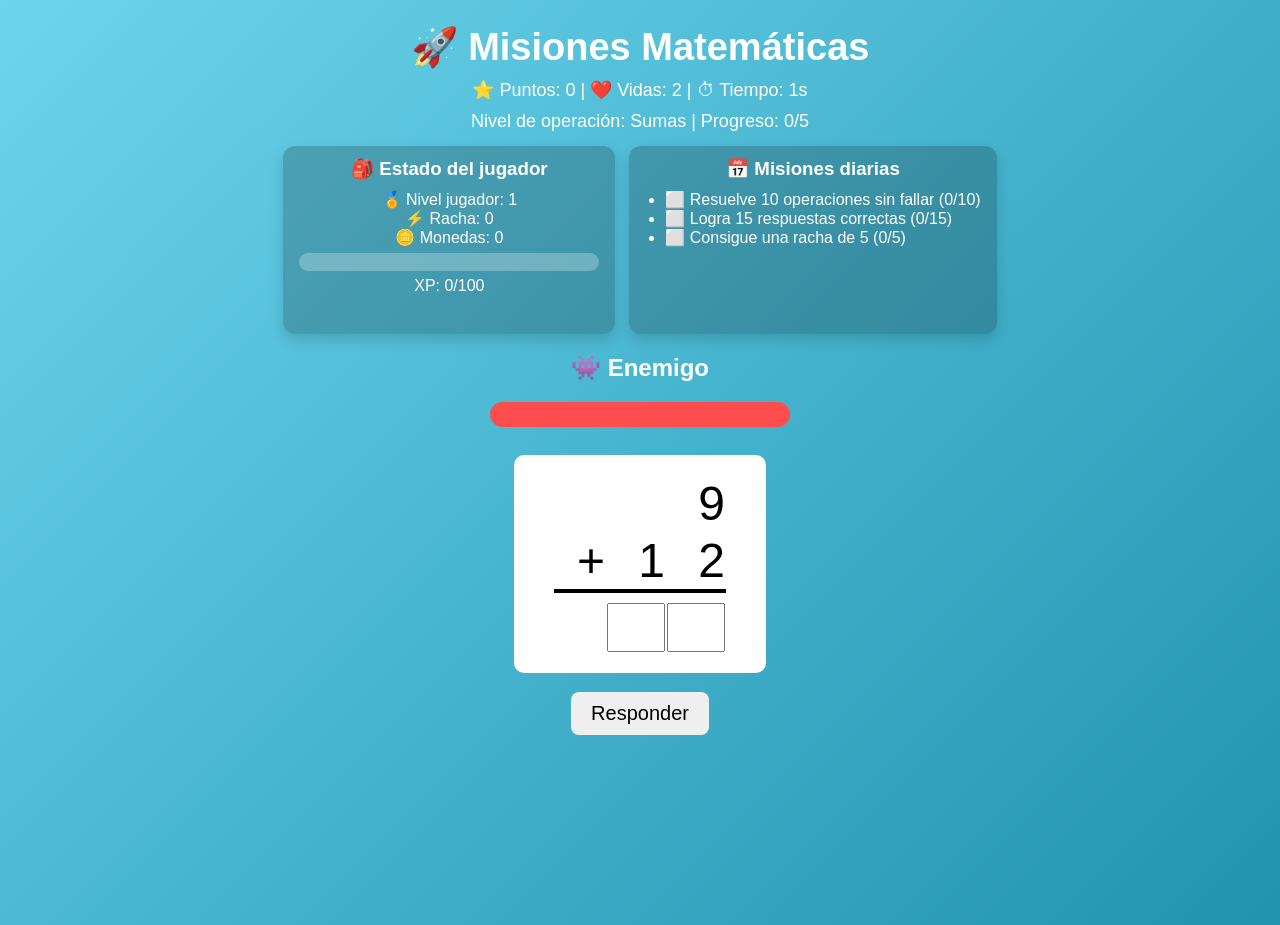
==== commit 7ae7faab: "Añade progreso de jugador, misiones diarias y persistencia" ====
--- a/Index.html
+++ b/Index.html
@@ -5,284 +5,215 @@
 <meta name="viewport" content="width=device-width, initial-scale=1.0">
 <title>Misiones Matemáticas</title>
 <style>
-:root {
-  --bg-1: #081c3b;
-  --bg-2: #163b75;
-  --bg-3: #2c5fae;
-  --card: #f9fbff;
-  --ink: #13233d;
-  --accent: #ffcf33;
-  --accent-2: #36d17e;
-  --danger: #ff5f5f;
-  --shadow: 0 12px 0 rgba(0, 0, 0, 0.2);
-}
-
-* { box-sizing: border-box; }
-
 body {
+  font-family: Arial, sans-serif;
+  text-align: center;
+  background: linear-gradient(135deg, #6dd5ed, #2193b0);
+  color: white;
   margin: 0;
   min-height: 100vh;
-  font-family: "Nunito", "Arial Rounded MT Bold", Arial, sans-serif;
-  color: #fff;
-  background:
-    radial-gradient(circle at 20% 15%, rgba(255, 255, 255, 0.15) 0 18%, transparent 19%),
-    radial-gradient(circle at 80% 5%, rgba(255, 255, 255, 0.12) 0 12%, transparent 13%),
-    linear-gradient(160deg, var(--bg-1), var(--bg-2) 45%, var(--bg-3));
-  padding: 20px;
 }
 
 .container {
-  max-width: 980px;
-  margin: 0 auto;
-  display: grid;
-  gap: 16px;
-}
-
-.card {
-  border-radius: 22px;
-  background: var(--card);
-  color: var(--ink);
-  box-shadow: var(--shadow);
-  border: 3px solid rgba(19, 35, 61, 0.15);
-  padding: 18px;
-}
-
-.hud {
-  background: linear-gradient(135deg, #ffd95c, #ffbe2f);
+  margin-top: 24px;
+  padding-bottom: 24px;
 }
 
 h1 {
+  font-size: 38px;
+  margin-bottom: 10px;
+}
+
+.panel {
+  font-size: 18px;
+  margin: 10px;
+}
+
+.hud-grid {
+  display: flex;
+  justify-content: center;
+  gap: 14px;
+  flex-wrap: wrap;
+  margin: 14px auto;
+}
+
+.hud-card {
+  background: rgba(0, 0, 0, 0.2);
+  border-radius: 12px;
+  padding: 12px 16px;
+  min-width: 270px;
+  box-shadow: 0 6px 14px rgba(0, 0, 0, 0.15);
+}
+
+.hud-card h3 {
   margin: 0 0 10px;
-  font-size: clamp(2rem, 4vw, 2.6rem);
-}
-
-.stats {
-  display: grid;
-  grid-template-columns: repeat(auto-fit, minmax(150px, 1fr));
-  gap: 10px;
-  font-size: 1.25rem;
-  font-weight: 800;
-}
-
-main {
-  display: grid;
-  grid-template-columns: 1.4fr 1fr;
-  gap: 16px;
-}
-
-.combate {
-  background: linear-gradient(150deg, #fff, #edf4ff);
-}
-
-.panel-title {
-  margin: 0 0 8px;
-  font-size: 1.7rem;
-}
+}
+
+#listaMisiones {
+  margin: 0;
+  padding-left: 20px;
+  text-align: left;
+}
+
+.operacion {
+  display: inline-block;
+  background: white;
+  color: black;
+  padding: 20px 40px;
+  border-radius: 10px;
+  font-size: 48px;
+}
+
+table {
+  border-collapse: collapse;
+}
+
+td {
+  width: 50px;
+  text-align: right;
+}
+
+.linea {
+  border-top: 4px solid black;
+}
+
+input {
+  width: 50px;
+  font-size: 38px;
+  text-align: center;
+}
+
+button {
+  font-size: 20px;
+  padding: 10px 20px;
+  border: none;
+  border-radius: 8px;
+  cursor: pointer;
+  margin-top: 15px;
+}
+
+.correcto { color: #00ff9d; }
+.error { color: #ffd4d4; }
 
 .barra {
-  width: 100%;
-  height: 28px;
-  background: #283956;
-  border-radius: 999px;
+  width: 300px;
+  height: 25px;
+  background: #333;
+  margin: auto;
+  border-radius: 20px;
   overflow: hidden;
-  border: 3px solid #13233d;
 }
 
 .vida {
   height: 100%;
+  background: #ff4c4c;
   width: 100%;
-  background: linear-gradient(90deg, #ff5f5f, #ff8b49);
-  transition: width 0.3s ease;
-}
-
-.operacion {
-  margin: 16px auto 10px;
-  width: max-content;
-  padding: 14px 24px;
-  border-radius: 16px;
-  background: #fff;
-  border: 3px solid #13233d;
-  box-shadow: 0 7px 0 rgba(19, 35, 61, 0.2);
-}
-
-table {
-  border-collapse: collapse;
-  font-size: clamp(2.2rem, 5vw, 3.2rem);
-  font-weight: 900;
-}
-
-td {
-  width: 62px;
-  text-align: right;
-}
-
-.linea { border-top: 5px solid #13233d; }
-
-input {
-  width: 62px;
-  height: 58px;
-  font-size: 2.2rem;
-  font-weight: 900;
-  border-radius: 10px;
-  border: 3px solid #13233d;
-  text-align: center;
-  color: #13233d;
-}
-
-input:focus {
-  outline: none;
-  border-color: #2c5fae;
-  box-shadow: 0 0 0 4px rgba(44, 95, 174, 0.25);
-}
-
-.actions {
-  margin-top: 14px;
-  display: flex;
-  justify-content: center;
-}
-
-button {
-  font-size: 1.3rem;
-  font-weight: 800;
-  border: none;
+  transition: 0.3s;
+}
+
+.barra-xp {
+  width: 300px;
+  height: 18px;
+  background: rgba(255,255,255,0.25);
+  margin: 6px auto;
   border-radius: 14px;
-  padding: 12px 28px;
-  color: #13233d;
-  background: var(--accent);
-  box-shadow: 0 7px 0 #b18600;
-  cursor: pointer;
-  transition: transform 0.15s ease, filter 0.15s ease;
-}
-
-button:hover { transform: translateY(-2px) scale(1.02); filter: brightness(1.05); }
-button:active { transform: translateY(3px) scale(0.98); box-shadow: 0 3px 0 #b18600; }
-
-#mensaje {
-  min-height: 30px;
-  margin: 10px 0 0;
-  font-size: 1.25rem;
-  font-weight: 900;
-}
-
-.correcto { color: #088a45; }
-.error { color: #c62828; }
-
-.side {
-  display: grid;
-  gap: 16px;
-}
-
-.misiones {
-  background: linear-gradient(135deg, #d7f8ff, #bce7ff);
-}
-
-.recompensas {
-  background: linear-gradient(135deg, #ffe9fb, #fbdcff);
-}
-
-.badge {
-  font-size: 2rem;
+  overflow: hidden;
+}
+
+.xp {
+  height: 100%;
+  width: 0;
+  background: linear-gradient(90deg, #ffd200, #ff8c00);
+  transition: width 0.4s ease;
+}
+
+.medalla {
+  font-size: 30px;
+  margin-top: 10px;
+}
+
+.nivel-up {
+  display: inline-block;
   margin-top: 8px;
-}
-
-ul {
-  list-style: none;
-  padding: 0;
-  margin: 8px 0 0;
-}
-
-li {
-  font-size: 1.15rem;
-  font-weight: 800;
-  margin: 6px 0;
-}
-
-.shake { animation: shake 0.35s ease; }
-.pop-ok { animation: popOk 0.35s ease; }
-
-@keyframes shake {
-  0%, 100% { transform: translateX(0); }
-  25% { transform: translateX(-6px); }
-  50% { transform: translateX(6px); }
-  75% { transform: translateX(-4px); }
-}
-
-@keyframes popOk {
-  0% { transform: scale(1); }
-  50% { transform: scale(1.04); }
-  100% { transform: scale(1); }
-}
-
-.confetti {
-  position: fixed;
-  width: 10px;
-  height: 14px;
-  top: -20px;
-  border-radius: 4px;
-  opacity: 0.9;
-  animation: fall 1s ease-out forwards;
-  z-index: 30;
-}
-
-@keyframes fall {
-  to {
-    transform: translateY(110vh) rotate(540deg);
-    opacity: 0;
-  }
-}
-
-@media (max-width: 860px) {
-  main { grid-template-columns: 1fr; }
+  font-weight: bold;
+  color: #ffe66d;
+  opacity: 0;
+  transform: translateY(-8px) scale(0.95);
+}
+
+.nivel-up.show {
+  animation: subirNivel 1s ease;
+}
+
+@keyframes subirNivel {
+  0% { opacity: 0; transform: translateY(-10px) scale(0.9); }
+  30% { opacity: 1; transform: translateY(0) scale(1.05); }
+  100% { opacity: 0; transform: translateY(-6px) scale(1); }
 }
 </style>
 </head>
 <body>
 <div class="container">
-  <header class="card hud">
-    <h1>🚀 Misiones Matemáticas</h1>
-    <div class="stats">
-      <div>⭐ Puntos: <span id="puntos">0</span></div>
-      <div>❤️ Vidas: <span id="vidas">2</span></div>
-      <div>⏱ Tiempo: <span id="tiempo">0</span>s</div>
-      <div>📚 Nivel: <span id="nivel">Sumas</span></div>
-      <div>🎯 Progreso: <span id="progreso">0</span>/5</div>
+  <h1>🚀 Misiones Matemáticas</h1>
+
+  <div class="panel">
+    ⭐ Puntos: <span id="puntos">0</span> |
+    ❤️ Vidas: <span id="vidas">2</span> |
+    ⏱ Tiempo: <span id="tiempo">0</span>s
+  </div>
+
+  <div class="panel">
+    Nivel de operación: <span id="nivel">Sumas</span> |
+    Progreso: <span id="progreso">0</span>/5
+  </div>
+
+  <div class="hud-grid">
+    <div class="hud-card">
+      <h3>🎒 Estado del jugador</h3>
+      <div>🏅 Nivel jugador: <span id="nivelJugador">1</span></div>
+      <div>⚡ Racha: <span id="racha">0</span></div>
+      <div>🪙 Monedas: <span id="monedas">0</span></div>
+      <div class="barra-xp"><div class="xp" id="barraXP"></div></div>
+      <div>XP: <span id="xpActual">0</span>/<span id="xpObjetivo">100</span></div>
+      <div id="nivelUpMsg" class="nivel-up">¡Subiste de nivel! 🎉</div>
     </div>
-  </header>
-
-  <main>
-    <section class="card combate" id="zonaCombate">
-      <h2 class="panel-title">👾 Zona de combate</h2>
-      <div class="barra">
-        <div class="vida" id="vidaEnemigo"></div>
-      </div>
-      <div class="operacion">
-        <table>
-          <tr><td></td><td id="d1"></td><td id="u1"></td></tr>
-          <tr><td id="signo"></td><td id="d2"></td><td id="u2"></td></tr>
-          <tr><td colspan="3" class="linea"></td></tr>
-          <tr><td></td><td><input id="decenas" inputmode="numeric"></td><td><input id="unidades" inputmode="numeric"></td></tr>
-        </table>
-      </div>
-      <div class="actions"><button onclick="verificar()">Responder</button></div>
-      <p id="mensaje"></p>
-    </section>
-
-    <aside class="side">
-      <section class="card misiones">
-        <h2 class="panel-title">🗺️ Misiones</h2>
-        <ul>
-          <li>• Resuelve 5 operaciones para subir nivel.</li>
-          <li>• Cuida tus vidas y termina rápido.</li>
-          <li>• Domina suma, resta y multiplicación.</li>
-        </ul>
-      </section>
-
-      <section class="card recompensas">
-        <h2 class="panel-title">🏆 Recompensas</h2>
-        <div id="medalla" class="badge">🎖️ ¡Aún sin medalla!</div>
-      </section>
-    </aside>
-  </main>
+
+    <div class="hud-card">
+      <h3>📅 Misiones diarias</h3>
+      <ul id="listaMisiones"></ul>
+    </div>
+  </div>
+
+  <h2>👾 Enemigo</h2>
+  <div class="barra"><div class="vida" id="vidaEnemigo"></div></div>
+  <div class="medalla" id="medalla"></div>
+
+  <br>
+
+  <div class="operacion">
+    <table>
+      <tr>
+        <td></td>
+        <td id="d1"></td>
+        <td id="u1"></td>
+      </tr>
+      <tr>
+        <td id="signo"></td>
+        <td id="d2"></td>
+        <td id="u2"></td>
+      </tr>
+      <tr><td colspan="3" class="linea"></td></tr>
+      <tr>
+        <td></td>
+        <td><input id="decenas"></td>
+        <td><input id="unidades"></td>
+      </tr>
+    </table>
+  </div>
+
+  <br>
+  <button onclick="verificar()">Responder</button>
+  <p id="mensaje"></p>
 </div>
 
 <script>
@@ -291,12 +222,75 @@
 let vidas = 2;
 let puntos = 0;
 let tiempo = 0;
-let respuesta = 0;
+let respuesta;
 let vidaEnemigo = 100;
-let timer;
+let aciertosTotales = 0;
+let aciertosSinFallar = 0;
+
+const XP_POR_NIVEL = 100;
+const STORAGE_KEY = "mathRewardsProgreso";
+
+const estadoJugador = {
+  xp: 0,
+  nivelJugador: 1,
+  racha: 0,
+  monedas: 0
+};
+
+const misionesDiarias = [
+  { id: "sinFallar10", texto: "Resuelve 10 operaciones sin fallar", objetivo: 10, progreso: 0, completada: false },
+  { id: "aciertos15", texto: "Logra 15 respuestas correctas", objetivo: 15, progreso: 0, completada: false },
+  { id: "racha5", texto: "Consigue una racha de 5", objetivo: 5, progreso: 0, completada: false }
+];
 
 const sonidoBien = new Audio("https://actions.google.com/sounds/v1/cartoon/clang_and_wobble.ogg");
 const sonidoMal = new Audio("https://actions.google.com/sounds/v1/cartoon/boing.ogg");
+let timer;
+
+function fechaHoy() {
+  return new Date().toISOString().slice(0, 10);
+}
+
+function cargarProgreso() {
+  const raw = localStorage.getItem(STORAGE_KEY);
+  if (!raw) return;
+
+  try {
+    const data = JSON.parse(raw);
+    if (data.estadoJugador) {
+      Object.assign(estadoJugador, data.estadoJugador);
+    }
+    if (typeof data.nivel === "number") nivel = data.nivel;
+    if (typeof data.puntos === "number") puntos = data.puntos;
+
+    if (data.fecha === fechaHoy() && Array.isArray(data.misionesDiarias)) {
+      data.misionesDiarias.forEach(misionGuardada => {
+        const mision = misionesDiarias.find(m => m.id === misionGuardada.id);
+        if (mision) {
+          mision.progreso = misionGuardada.progreso || 0;
+          mision.completada = !!misionGuardada.completada;
+        }
+      });
+    }
+  } catch (e) {
+    console.warn("No se pudo cargar progreso", e);
+  }
+}
+
+function guardarProgreso() {
+  const data = {
+    fecha: fechaHoy(),
+    estadoJugador,
+    nivel,
+    puntos,
+    misionesDiarias
+  };
+  localStorage.setItem(STORAGE_KEY, JSON.stringify(data));
+}
+
+function xpObjetivoActual() {
+  return XP_POR_NIVEL;
+}
 
 function iniciarTimer() {
   clearInterval(timer);
@@ -308,146 +302,189 @@
 }
 
 function generarOperacion() {
-  let a, b, op;
+  let a, b, signo;
 
   if (nivel === 1) {
     document.getElementById("nivel").innerText = "Sumas";
     a = Math.floor(Math.random() * 20) + 1;
     b = Math.floor(Math.random() * 20) + 1;
-    op = "+";
+    signo = "+";
     respuesta = a + b;
   } else if (nivel === 2) {
     document.getElementById("nivel").innerText = "Restas";
     a = Math.floor(Math.random() * 40) + 10;
     b = Math.floor(Math.random() * 20) + 1;
-    if (b > a) {
-      const t = a;
-      a = b;
-      b = t;
-    }
-    op = "-";
+    if (b > a) [a, b] = [b, a];
+    signo = "-";
     respuesta = a - b;
   } else {
     document.getElementById("nivel").innerText = "Multiplicaciones";
     a = Math.floor(Math.random() * 6) + 2;
     b = Math.floor(Math.random() * 6) + 2;
-    op = "×";
+    signo = "×";
     respuesta = a * b;
   }
 
-  document.getElementById("d1").innerText = Math.floor(a / 10) || "";
-  document.getElementById("u1").innerText = a % 10;
-  document.getElementById("signo").innerText = op;
-  document.getElementById("d2").innerText = Math.floor(b / 10) || "";
-  document.getElementById("u2").innerText = b % 10;
+  const d1 = Math.floor(a / 10);
+  const u1 = a % 10;
+  const d2 = Math.floor(b / 10);
+  const u2 = b % 10;
+
+  document.getElementById("d1").innerText = d1 > 0 ? d1 : "";
+  document.getElementById("u1").innerText = u1;
+  document.getElementById("d2").innerText = d2 > 0 ? d2 : "";
+  document.getElementById("u2").innerText = u2;
+  document.getElementById("signo").innerText = signo;
 
   document.getElementById("decenas").value = "";
   document.getElementById("unidades").value = "";
 }
 
-function lanzarConfeti() {
-  const colores = ["#ff5f5f", "#36d17e", "#ffd43b", "#6ea8ff", "#ff77e9"];
-  for (let i = 0; i < 24; i++) {
-    const c = document.createElement("span");
-    c.className = "confetti";
-    c.style.left = `${Math.random() * 100}vw`;
-    c.style.background = colores[Math.floor(Math.random() * colores.length)];
-    c.style.animationDelay = `${Math.random() * 0.2}s`;
-    c.style.transform = `translateY(-20px) rotate(${Math.random() * 180}deg)`;
-    document.body.appendChild(c);
-    setTimeout(() => c.remove(), 1300);
-  }
-}
-
-function animarError() {
-  const zona = document.getElementById("zonaCombate");
-  zona.classList.remove("shake");
-  void zona.offsetWidth;
-  zona.classList.add("shake");
-}
-
-function animarAcierto() {
-  const op = document.querySelector(".operacion");
-  op.classList.remove("pop-ok");
-  void op.offsetWidth;
-  op.classList.add("pop-ok");
-}
-
-function verificar() {
-  const dec = document.getElementById("decenas").value || "0";
-  const uni = document.getElementById("unidades").value || "0";
-  const valor = parseInt(dec, 10) * 10 + parseInt(uni, 10);
-
-  if (valor === respuesta) {
-    sonidoBien.currentTime = 0;
-    sonidoBien.play();
-    puntos += 10;
-    progreso++;
-    vidaEnemigo = Math.max(0, vidaEnemigo - 20);
-    document.getElementById("mensaje").innerText = "✅ ¡Correcto! Gran golpe.";
-    document.getElementById("mensaje").className = "correcto";
-    animarAcierto();
+function obtenerBonusRacha(racha) {
+  if (racha >= 10) return { xp: 20, monedas: 8, texto: "🔥 Bonus racha x10" };
+  if (racha >= 5) return { xp: 10, monedas: 4, texto: "⚡ Bonus racha x5" };
+  if (racha >= 3) return { xp: 5, monedas: 2, texto: "✨ Bonus racha x3" };
+  return null;
+}
+
+function aplicarXP(cantidad) {
+  estadoJugador.xp += cantidad;
+  while (estadoJugador.xp >= xpObjetivoActual()) {
+    estadoJugador.xp -= xpObjetivoActual();
+    estadoJugador.nivelJugador++;
+    mostrarNivelUp();
+  }
+}
+
+function mostrarNivelUp() {
+  const msg = document.getElementById("nivelUpMsg");
+  msg.classList.remove("show");
+  void msg.offsetWidth;
+  msg.classList.add("show");
+}
+
+function actualizarMisiones(correcto) {
+  const misionSinFallar = misionesDiarias.find(m => m.id === "sinFallar10");
+  const misionAciertos = misionesDiarias.find(m => m.id === "aciertos15");
+  const misionRacha = misionesDiarias.find(m => m.id === "racha5");
+
+  if (correcto) {
+    misionSinFallar.progreso = Math.min(aciertosSinFallar, misionSinFallar.objetivo);
+    misionAciertos.progreso = Math.min(aciertosTotales, misionAciertos.objetivo);
+    misionRacha.progreso = Math.min(estadoJugador.racha, misionRacha.objetivo);
   } else {
-    sonidoMal.currentTime = 0;
-    sonidoMal.play();
-    vidas--;
-    document.getElementById("mensaje").innerText = `❌ Ups... Era ${respuesta}.`;
-    document.getElementById("mensaje").className = "error";
-    animarError();
-  }
-
-  actualizarUI();
-
-  if (vidas <= 0) {
-    clearInterval(timer);
-    setTimeout(() => {
-      alert("Juego terminado. ¡Inténtalo de nuevo!");
-      reiniciarJuego();
-    }, 120);
-    return;
-  }
-
-  if (progreso >= 5) {
-    if (nivel < 3) {
-      nivel++;
-      progreso = 0;
-      vidaEnemigo = 100;
-      document.getElementById("mensaje").innerText = "🚀 ¡Subiste de nivel!";
-      document.getElementById("mensaje").className = "correcto";
-      lanzarConfeti();
-    } else {
-      clearInterval(timer);
-      document.getElementById("medalla").innerText = "🏅 Súper Héroe Matemático";
-      document.getElementById("mensaje").innerText = "🎉 ¡Misión completa!";
-      document.getElementById("mensaje").className = "correcto";
-      lanzarConfeti();
-      return;
-    }
-  }
-
-  generarOperacion();
-}
-
-function actualizarUI() {
+    misionSinFallar.progreso = 0;
+    misionRacha.progreso = Math.min(estadoJugador.racha, misionRacha.objetivo);
+  }
+
+  misionesDiarias.forEach(m => {
+    m.completada = m.progreso >= m.objetivo;
+  });
+}
+
+function renderMisiones() {
+  const ul = document.getElementById("listaMisiones");
+  ul.innerHTML = "";
+  misionesDiarias.forEach(m => {
+    const li = document.createElement("li");
+    li.textContent = `${m.completada ? "✅" : "⬜"} ${m.texto} (${m.progreso}/${m.objetivo})`;
+    ul.appendChild(li);
+  });
+}
+
+function actualizarHUD() {
   document.getElementById("puntos").innerText = puntos;
   document.getElementById("vidas").innerText = vidas;
   document.getElementById("progreso").innerText = progreso;
+
+  document.getElementById("racha").innerText = estadoJugador.racha;
+  document.getElementById("monedas").innerText = estadoJugador.monedas;
+  document.getElementById("nivelJugador").innerText = estadoJugador.nivelJugador;
+
+  const objetivo = xpObjetivoActual();
+  document.getElementById("xpActual").innerText = estadoJugador.xp;
+  document.getElementById("xpObjetivo").innerText = objetivo;
+  document.getElementById("barraXP").style.width = `${(estadoJugador.xp / objetivo) * 100}%`;
+
+  renderMisiones();
+}
+
+function verificar() {
+  const decenas = parseInt(document.getElementById("decenas").value || "0", 10);
+  const unidades = parseInt(document.getElementById("unidades").value || "0", 10);
+  const respuestaJugador = decenas * 10 + unidades;
+
+  const mensaje = document.getElementById("mensaje");
+
+  if (respuestaJugador === respuesta) {
+    sonidoBien.play();
+    progreso++;
+    puntos += 10;
+    aciertosTotales++;
+    aciertosSinFallar++;
+    estadoJugador.racha++;
+
+    estadoJugador.monedas += 2;
+    aplicarXP(12);
+
+    let textoBonus = "";
+    const bonus = obtenerBonusRacha(estadoJugador.racha);
+    if (bonus && [3, 5, 10].includes(estadoJugador.racha)) {
+      estadoJugador.monedas += bonus.monedas;
+      aplicarXP(bonus.xp);
+      textoBonus = ` + ${bonus.texto}`;
+    }
+
+    vidaEnemigo -= 20;
+    if (vidaEnemigo < 0) vidaEnemigo = 0;
+
+    mensaje.className = "correcto";
+    mensaje.innerText = `¡Correcto! +10 puntos, +2 monedas, +12 XP${textoBonus}`;
+  } else {
+    sonidoMal.play();
+    estadoJugador.racha = 0;
+    aciertosSinFallar = 0;
+
+    puntos = Math.max(0, puntos - 2);
+    estadoJugador.monedas = Math.max(0, estadoJugador.monedas - 1);
+    estadoJugador.xp = Math.max(0, estadoJugador.xp - 4);
+
+    mensaje.className = "error";
+    mensaje.innerText = "Ups, casi. Penalización leve: -2 puntos, -1 moneda y -4 XP. ¡Inténtalo otra vez!";
+  }
+
+  actualizarMisiones(respuestaJugador === respuesta);
+
   document.getElementById("vidaEnemigo").style.width = `${vidaEnemigo}%`;
-}
-
-function reiniciarJuego() {
-  nivel = 1;
-  progreso = 0;
-  vidas = 2;
-  puntos = 0;
-  vidaEnemigo = 100;
-  document.getElementById("medalla").innerText = "🎖️ ¡Aún sin medalla!";
-  actualizarUI();
+
+  if (vidaEnemigo === 0) {
+    nivel++;
+    if (nivel > 3) {
+      document.getElementById("medalla").innerText = "🏆 ¡Misión completada!";
+      clearInterval(timer);
+      guardarProgreso();
+      actualizarHUD();
+      return;
+    }
+
+    progreso = 0;
+    vidaEnemigo = 100;
+    document.getElementById("vidaEnemigo").style.width = "100%";
+  }
+
+  guardarProgreso();
+  actualizarHUD();
   generarOperacion();
+}
+
+function iniciarJuego() {
+  cargarProgreso();
+  actualizarHUD();
   iniciarTimer();
-}
-
-reiniciarJuego();
+  generarOperacion();
+}
+
+iniciarJuego();
 </script>
 </body>
 </html>
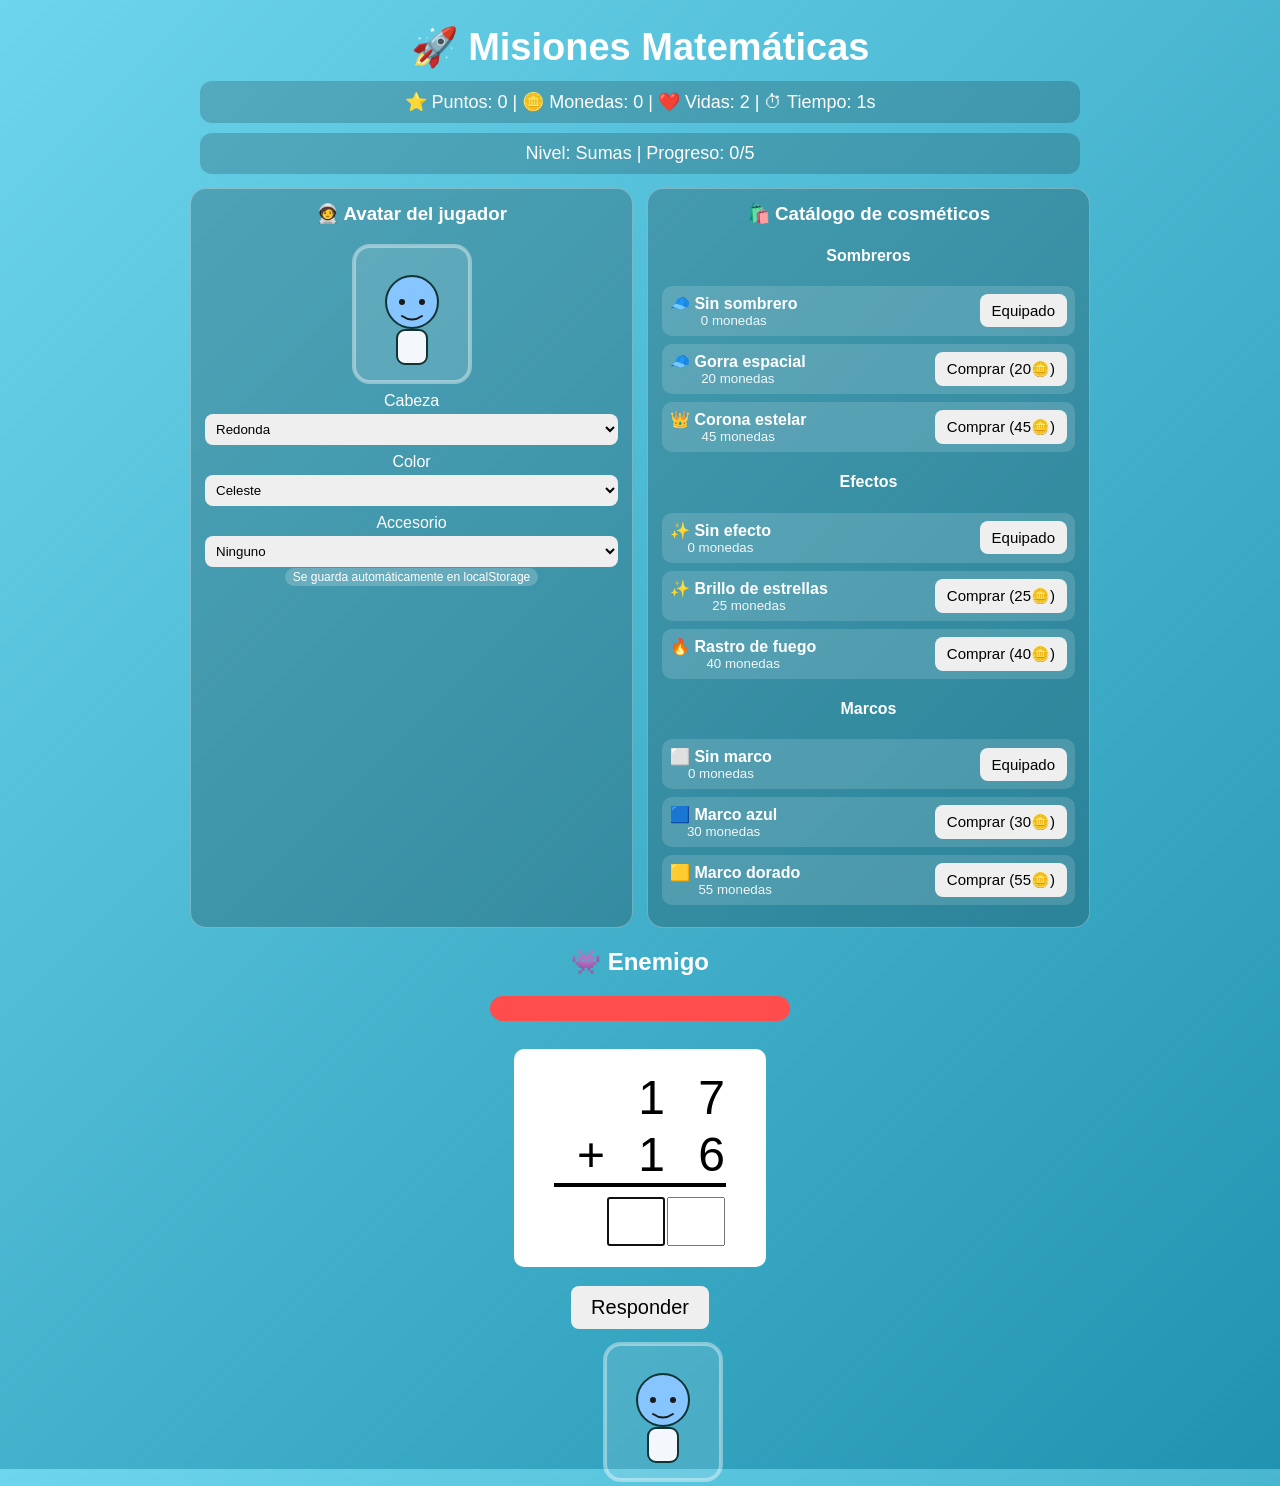
==== commit 52441f36: "Agregar sistema visual de avatar y tienda de cosméticos" ====
--- a/Index.html
+++ b/Index.html
@@ -11,49 +11,82 @@
   background: linear-gradient(135deg, #6dd5ed, #2193b0);
   color: white;
   margin: 0;
-  min-height: 100vh;
 }
 
 .container {
-  margin-top: 24px;
-  padding-bottom: 24px;
-}
-
-h1 {
-  font-size: 38px;
-  margin-bottom: 10px;
-}
+  margin: 20px auto 40px;
+  max-width: 900px;
+  padding: 0 16px;
+}
+
+h1 { font-size: 38px; margin-bottom: 12px; }
 
 .panel {
   font-size: 18px;
   margin: 10px;
-}
-
-.hud-grid {
+  background: rgba(0, 0, 0, 0.18);
+  border-radius: 12px;
+  padding: 10px;
+}
+
+.grid {
+  display: grid;
+  grid-template-columns: repeat(auto-fit, minmax(260px, 1fr));
+  gap: 14px;
+  margin: 14px 0;
+}
+
+.card {
+  background: rgba(0, 0, 0, 0.2);
+  border: 1px solid rgba(255, 255, 255, 0.3);
+  border-radius: 16px;
+  padding: 14px;
+}
+
+.card h3 { margin-top: 0; }
+
+.avatar-stage {
+  width: 120px;
+  height: 140px;
+  margin: 0 auto 10px;
+  position: relative;
+}
+
+.avatar-svg {
+  width: 120px;
+  height: 140px;
+}
+
+.avatar-main {
+  margin: 6px auto;
+}
+
+.avatar-mini {
+  width: 62px;
+  height: 74px;
+}
+
+label { display: block; margin: 8px 0 4px; }
+
+select {
+  width: 100%;
+  padding: 7px;
+  border-radius: 8px;
+  border: none;
+}
+
+.catalog-item {
   display: flex;
-  justify-content: center;
-  gap: 14px;
-  flex-wrap: wrap;
-  margin: 14px auto;
-}
-
-.hud-card {
-  background: rgba(0, 0, 0, 0.2);
-  border-radius: 12px;
-  padding: 12px 16px;
-  min-width: 270px;
-  box-shadow: 0 6px 14px rgba(0, 0, 0, 0.15);
-}
-
-.hud-card h3 {
-  margin: 0 0 10px;
-}
-
-#listaMisiones {
-  margin: 0;
-  padding-left: 20px;
-  text-align: left;
-}
+  align-items: center;
+  justify-content: space-between;
+  gap: 8px;
+  background: rgba(255, 255, 255, 0.14);
+  padding: 8px;
+  border-radius: 10px;
+  margin: 8px 0;
+}
+
+.catalog-item small { display: block; opacity: 0.92; }
 
 .operacion {
   display: inline-block;
@@ -64,18 +97,9 @@
   font-size: 48px;
 }
 
-table {
-  border-collapse: collapse;
-}
-
-td {
-  width: 50px;
-  text-align: right;
-}
-
-.linea {
-  border-top: 4px solid black;
-}
+table { border-collapse: collapse; }
+td { width: 50px; text-align: right; }
+.linea { border-top: 4px solid black; }
 
 input {
   width: 50px;
@@ -84,16 +108,21 @@
 }
 
 button {
-  font-size: 20px;
-  padding: 10px 20px;
+  font-size: 15px;
+  padding: 8px 12px;
   border: none;
   border-radius: 8px;
   cursor: pointer;
+}
+
+#resolverBtn {
   margin-top: 15px;
+  font-size: 20px;
+  padding: 10px 20px;
 }
 
 .correcto { color: #00ff9d; }
-.error { color: #ffd4d4; }
+.error { color: #ff8080; }
 
 .barra {
   width: 300px;
@@ -111,44 +140,23 @@
   transition: 0.3s;
 }
 
-.barra-xp {
-  width: 300px;
-  height: 18px;
-  background: rgba(255,255,255,0.25);
-  margin: 6px auto;
-  border-radius: 14px;
-  overflow: hidden;
-}
-
-.xp {
-  height: 100%;
-  width: 0;
-  background: linear-gradient(90deg, #ffd200, #ff8c00);
-  transition: width 0.4s ease;
-}
-
-.medalla {
-  font-size: 30px;
+.medalla { font-size: 30px; margin-top: 10px; }
+
+#resultadoMision {
+  display: flex;
+  align-items: center;
+  justify-content: center;
+  gap: 12px;
   margin-top: 10px;
-}
-
-.nivel-up {
+  min-height: 90px;
+}
+
+.tag {
   display: inline-block;
-  margin-top: 8px;
-  font-weight: bold;
-  color: #ffe66d;
-  opacity: 0;
-  transform: translateY(-8px) scale(0.95);
-}
-
-.nivel-up.show {
-  animation: subirNivel 1s ease;
-}
-
-@keyframes subirNivel {
-  0% { opacity: 0; transform: translateY(-10px) scale(0.9); }
-  30% { opacity: 1; transform: translateY(0) scale(1.05); }
-  100% { opacity: 0; transform: translateY(-6px) scale(1); }
+  font-size: 12px;
+  padding: 2px 8px;
+  border-radius: 999px;
+  background: rgba(255, 255, 255, 0.2);
 }
 </style>
 </head>
@@ -158,29 +166,34 @@
 
   <div class="panel">
     ⭐ Puntos: <span id="puntos">0</span> |
+    🪙 Monedas: <span id="monedas">0</span> |
     ❤️ Vidas: <span id="vidas">2</span> |
     ⏱ Tiempo: <span id="tiempo">0</span>s
   </div>
 
   <div class="panel">
-    Nivel de operación: <span id="nivel">Sumas</span> |
+    Nivel: <span id="nivel">Sumas</span> |
     Progreso: <span id="progreso">0</span>/5
   </div>
 
-  <div class="hud-grid">
-    <div class="hud-card">
-      <h3>🎒 Estado del jugador</h3>
-      <div>🏅 Nivel jugador: <span id="nivelJugador">1</span></div>
-      <div>⚡ Racha: <span id="racha">0</span></div>
-      <div>🪙 Monedas: <span id="monedas">0</span></div>
-      <div class="barra-xp"><div class="xp" id="barraXP"></div></div>
-      <div>XP: <span id="xpActual">0</span>/<span id="xpObjetivo">100</span></div>
-      <div id="nivelUpMsg" class="nivel-up">¡Subiste de nivel! 🎉</div>
+  <div class="grid">
+    <div class="card">
+      <h3>🧑‍🚀 Avatar del jugador</h3>
+      <div id="avatarMain" class="avatar-stage avatar-main"></div>
+      <label for="headSelect">Cabeza</label>
+      <select id="headSelect"></select>
+
+      <label for="colorSelect">Color</label>
+      <select id="colorSelect"></select>
+
+      <label for="accessorySelect">Accesorio</label>
+      <select id="accessorySelect"></select>
+      <small class="tag">Se guarda automáticamente en localStorage</small>
     </div>
 
-    <div class="hud-card">
-      <h3>📅 Misiones diarias</h3>
-      <ul id="listaMisiones"></ul>
+    <div class="card">
+      <h3>🛍️ Catálogo de cosméticos</h3>
+      <div id="catalogo"></div>
     </div>
   </div>
 
@@ -189,112 +202,112 @@
   <div class="medalla" id="medalla"></div>
 
   <br>
-
   <div class="operacion">
     <table>
-      <tr>
-        <td></td>
-        <td id="d1"></td>
-        <td id="u1"></td>
-      </tr>
-      <tr>
-        <td id="signo"></td>
-        <td id="d2"></td>
-        <td id="u2"></td>
-      </tr>
+      <tr><td></td><td id="d1"></td><td id="u1"></td></tr>
+      <tr><td id="signo"></td><td id="d2"></td><td id="u2"></td></tr>
       <tr><td colspan="3" class="linea"></td></tr>
-      <tr>
-        <td></td>
-        <td><input id="decenas"></td>
-        <td><input id="unidades"></td>
-      </tr>
+      <tr><td></td><td><input id="decenas"></td><td><input id="unidades"></td></tr>
     </table>
   </div>
 
   <br>
-  <button onclick="verificar()">Responder</button>
-  <p id="mensaje"></p>
+  <button id="resolverBtn" onclick="verificar()">Responder</button>
+
+  <div id="resultadoMision">
+    <div id="avatarResultado" class="avatar-stage avatar-mini"></div>
+    <p id="mensaje"></p>
+  </div>
 </div>
 
 <script>
+const STORAGE_KEY = "mathRewardsState";
+
+const defaultState = {
+  monedas: 0,
+  inventario: ["hat_none", "effect_none", "frame_none"],
+  equipado: { hat: "hat_none", effect: "effect_none", frame: "frame_none" },
+  avatar: { head: "round", color: "sky", accessory: "none" }
+};
+
+const avatarOptions = {
+  heads: [
+    { id: "round", label: "Redonda" },
+    { id: "square", label: "Cuadrada" }
+  ],
+  colors: [
+    { id: "sky", label: "Celeste", value: "#86c5ff" },
+    { id: "mint", label: "Menta", value: "#8af0c6" },
+    { id: "sun", label: "Dorada", value: "#ffd166" },
+    { id: "violet", label: "Violeta", value: "#b692ff" }
+  ],
+  accessories: [
+    { id: "none", label: "Ninguno" },
+    { id: "glasses", label: "Gafas" },
+    { id: "antenna", label: "Antena" }
+  ]
+};
+
+const catalogo = [
+  { id: "hat_none", tipo: "hat", nombre: "Sin sombrero", costo: 0, preview: "🧢" },
+  { id: "hat_cap", tipo: "hat", nombre: "Gorra espacial", costo: 20, preview: "🧢" },
+  { id: "hat_crown", tipo: "hat", nombre: "Corona estelar", costo: 45, preview: "👑" },
+  { id: "effect_none", tipo: "effect", nombre: "Sin efecto", costo: 0, preview: "✨" },
+  { id: "effect_stars", tipo: "effect", nombre: "Brillo de estrellas", costo: 25, preview: "✨" },
+  { id: "effect_fire", tipo: "effect", nombre: "Rastro de fuego", costo: 40, preview: "🔥" },
+  { id: "frame_none", tipo: "frame", nombre: "Sin marco", costo: 0, preview: "⬜" },
+  { id: "frame_blue", tipo: "frame", nombre: "Marco azul", costo: 30, preview: "🟦" },
+  { id: "frame_gold", tipo: "frame", nombre: "Marco dorado", costo: 55, preview: "🟨" }
+];
+
 let nivel = 1;
 let progreso = 0;
 let vidas = 2;
 let puntos = 0;
 let tiempo = 0;
-let respuesta;
+let respuesta = 0;
 let vidaEnemigo = 100;
-let aciertosTotales = 0;
-let aciertosSinFallar = 0;
-
-const XP_POR_NIVEL = 100;
-const STORAGE_KEY = "mathRewardsProgreso";
-
-const estadoJugador = {
-  xp: 0,
-  nivelJugador: 1,
-  racha: 0,
-  monedas: 0
-};
-
-const misionesDiarias = [
-  { id: "sinFallar10", texto: "Resuelve 10 operaciones sin fallar", objetivo: 10, progreso: 0, completada: false },
-  { id: "aciertos15", texto: "Logra 15 respuestas correctas", objetivo: 15, progreso: 0, completada: false },
-  { id: "racha5", texto: "Consigue una racha de 5", objetivo: 5, progreso: 0, completada: false }
-];
+let timer;
+
+const state = loadState();
 
 const sonidoBien = new Audio("https://actions.google.com/sounds/v1/cartoon/clang_and_wobble.ogg");
 const sonidoMal = new Audio("https://actions.google.com/sounds/v1/cartoon/boing.ogg");
-let timer;
-
-function fechaHoy() {
-  return new Date().toISOString().slice(0, 10);
-}
-
-function cargarProgreso() {
+
+function loadState() {
   const raw = localStorage.getItem(STORAGE_KEY);
-  if (!raw) return;
+  if (!raw) return JSON.parse(JSON.stringify(defaultState));
 
   try {
-    const data = JSON.parse(raw);
-    if (data.estadoJugador) {
-      Object.assign(estadoJugador, data.estadoJugador);
-    }
-    if (typeof data.nivel === "number") nivel = data.nivel;
-    if (typeof data.puntos === "number") puntos = data.puntos;
-
-    if (data.fecha === fechaHoy() && Array.isArray(data.misionesDiarias)) {
-      data.misionesDiarias.forEach(misionGuardada => {
-        const mision = misionesDiarias.find(m => m.id === misionGuardada.id);
-        if (mision) {
-          mision.progreso = misionGuardada.progreso || 0;
-          mision.completada = !!misionGuardada.completada;
-        }
-      });
-    }
-  } catch (e) {
-    console.warn("No se pudo cargar progreso", e);
+    const parsed = JSON.parse(raw);
+    return {
+      ...defaultState,
+      ...parsed,
+      avatar: { ...defaultState.avatar, ...(parsed.avatar || {}) },
+      equipado: { ...defaultState.equipado, ...(parsed.equipado || {}) },
+      inventario: Array.isArray(parsed.inventario) ? parsed.inventario : [...defaultState.inventario]
+    };
+  } catch {
+    return JSON.parse(JSON.stringify(defaultState));
   }
 }
 
-function guardarProgreso() {
-  const data = {
-    fecha: fechaHoy(),
-    estadoJugador,
-    nivel,
-    puntos,
-    misionesDiarias
-  };
-  localStorage.setItem(STORAGE_KEY, JSON.stringify(data));
-}
-
-function xpObjetivoActual() {
-  return XP_POR_NIVEL;
+function saveState() {
+  localStorage.setItem(STORAGE_KEY, JSON.stringify(state));
+}
+
+function updateHud() {
+  document.getElementById("puntos").innerText = puntos;
+  document.getElementById("vidas").innerText = vidas;
+  document.getElementById("tiempo").innerText = tiempo;
+  document.getElementById("progreso").innerText = progreso;
+  document.getElementById("monedas").innerText = state.monedas;
 }
 
 function iniciarTimer() {
   clearInterval(timer);
   tiempo = 0;
+  updateHud();
   timer = setInterval(() => {
     tiempo++;
     document.getElementById("tiempo").innerText = tiempo;
@@ -303,7 +316,6 @@
 
 function generarOperacion() {
   let a, b, signo;
-
   if (nivel === 1) {
     document.getElementById("nivel").innerText = "Sumas";
     a = Math.floor(Math.random() * 20) + 1;
@@ -314,7 +326,11 @@
     document.getElementById("nivel").innerText = "Restas";
     a = Math.floor(Math.random() * 40) + 10;
     b = Math.floor(Math.random() * 20) + 1;
-    if (b > a) [a, b] = [b, a];
+    if (b > a) {
+      const t = a;
+      a = b;
+      b = t;
+    }
     signo = "-";
     respuesta = a - b;
   } else {
@@ -330,161 +346,204 @@
   const d2 = Math.floor(b / 10);
   const u2 = b % 10;
 
-  document.getElementById("d1").innerText = d1 > 0 ? d1 : "";
+  document.getElementById("d1").innerText = d1 === 0 ? "" : d1;
   document.getElementById("u1").innerText = u1;
-  document.getElementById("d2").innerText = d2 > 0 ? d2 : "";
+  document.getElementById("signo").innerText = signo;
+  document.getElementById("d2").innerText = d2 === 0 ? "" : d2;
   document.getElementById("u2").innerText = u2;
-  document.getElementById("signo").innerText = signo;
 
   document.getElementById("decenas").value = "";
   document.getElementById("unidades").value = "";
-}
-
-function obtenerBonusRacha(racha) {
-  if (racha >= 10) return { xp: 20, monedas: 8, texto: "🔥 Bonus racha x10" };
-  if (racha >= 5) return { xp: 10, monedas: 4, texto: "⚡ Bonus racha x5" };
-  if (racha >= 3) return { xp: 5, monedas: 2, texto: "✨ Bonus racha x3" };
-  return null;
-}
-
-function aplicarXP(cantidad) {
-  estadoJugador.xp += cantidad;
-  while (estadoJugador.xp >= xpObjetivoActual()) {
-    estadoJugador.xp -= xpObjetivoActual();
-    estadoJugador.nivelJugador++;
-    mostrarNivelUp();
-  }
-}
-
-function mostrarNivelUp() {
-  const msg = document.getElementById("nivelUpMsg");
-  msg.classList.remove("show");
-  void msg.offsetWidth;
-  msg.classList.add("show");
-}
-
-function actualizarMisiones(correcto) {
-  const misionSinFallar = misionesDiarias.find(m => m.id === "sinFallar10");
-  const misionAciertos = misionesDiarias.find(m => m.id === "aciertos15");
-  const misionRacha = misionesDiarias.find(m => m.id === "racha5");
-
-  if (correcto) {
-    misionSinFallar.progreso = Math.min(aciertosSinFallar, misionSinFallar.objetivo);
-    misionAciertos.progreso = Math.min(aciertosTotales, misionAciertos.objetivo);
-    misionRacha.progreso = Math.min(estadoJugador.racha, misionRacha.objetivo);
-  } else {
-    misionSinFallar.progreso = 0;
-    misionRacha.progreso = Math.min(estadoJugador.racha, misionRacha.objetivo);
-  }
-
-  misionesDiarias.forEach(m => {
-    m.completada = m.progreso >= m.objetivo;
-  });
-}
-
-function renderMisiones() {
-  const ul = document.getElementById("listaMisiones");
-  ul.innerHTML = "";
-  misionesDiarias.forEach(m => {
-    const li = document.createElement("li");
-    li.textContent = `${m.completada ? "✅" : "⬜"} ${m.texto} (${m.progreso}/${m.objetivo})`;
-    ul.appendChild(li);
-  });
-}
-
-function actualizarHUD() {
-  document.getElementById("puntos").innerText = puntos;
-  document.getElementById("vidas").innerText = vidas;
-  document.getElementById("progreso").innerText = progreso;
-
-  document.getElementById("racha").innerText = estadoJugador.racha;
-  document.getElementById("monedas").innerText = estadoJugador.monedas;
-  document.getElementById("nivelJugador").innerText = estadoJugador.nivelJugador;
-
-  const objetivo = xpObjetivoActual();
-  document.getElementById("xpActual").innerText = estadoJugador.xp;
-  document.getElementById("xpObjetivo").innerText = objetivo;
-  document.getElementById("barraXP").style.width = `${(estadoJugador.xp / objetivo) * 100}%`;
-
-  renderMisiones();
+  document.getElementById("decenas").focus();
 }
 
 function verificar() {
-  const decenas = parseInt(document.getElementById("decenas").value || "0", 10);
-  const unidades = parseInt(document.getElementById("unidades").value || "0", 10);
-  const respuestaJugador = decenas * 10 + unidades;
-
+  const d = parseInt(document.getElementById("decenas").value || "0", 10);
+  const u = parseInt(document.getElementById("unidades").value || "0", 10);
+  const valor = d * 10 + u;
   const mensaje = document.getElementById("mensaje");
 
-  if (respuestaJugador === respuesta) {
+  if (valor === respuesta) {
     sonidoBien.play();
+    mensaje.className = "correcto";
+    mensaje.innerText = "¡Correcto! +10 puntos y +8 monedas";
+
+    puntos += 10;
+    state.monedas += 8;
     progreso++;
-    puntos += 10;
-    aciertosTotales++;
-    aciertosSinFallar++;
-    estadoJugador.racha++;
-
-    estadoJugador.monedas += 2;
-    aplicarXP(12);
-
-    let textoBonus = "";
-    const bonus = obtenerBonusRacha(estadoJugador.racha);
-    if (bonus && [3, 5, 10].includes(estadoJugador.racha)) {
-      estadoJugador.monedas += bonus.monedas;
-      aplicarXP(bonus.xp);
-      textoBonus = ` + ${bonus.texto}`;
+    vidaEnemigo = Math.max(0, vidaEnemigo - 20);
+
+    if (progreso >= 5) {
+      progreso = 0;
+      nivel = Math.min(3, nivel + 1);
+      vidaEnemigo = 100;
+      document.getElementById("medalla").innerText = "🏅 Nivel completado";
     }
-
-    vidaEnemigo -= 20;
-    if (vidaEnemigo < 0) vidaEnemigo = 0;
-
-    mensaje.className = "correcto";
-    mensaje.innerText = `¡Correcto! +10 puntos, +2 monedas, +12 XP${textoBonus}`;
   } else {
     sonidoMal.play();
-    estadoJugador.racha = 0;
-    aciertosSinFallar = 0;
-
-    puntos = Math.max(0, puntos - 2);
-    estadoJugador.monedas = Math.max(0, estadoJugador.monedas - 1);
-    estadoJugador.xp = Math.max(0, estadoJugador.xp - 4);
-
     mensaje.className = "error";
-    mensaje.innerText = "Ups, casi. Penalización leve: -2 puntos, -1 moneda y -4 XP. ¡Inténtalo otra vez!";
+    mensaje.innerText = `Fallaste. Respuesta correcta: ${respuesta}`;
+    vidas--;
+
+    if (vidas <= 0) {
+      alert("Fin del juego. Reiniciando...");
+      nivel = 1;
+      progreso = 0;
+      vidas = 2;
+      puntos = 0;
+      vidaEnemigo = 100;
+      document.getElementById("medalla").innerText = "";
+    }
   }
 
-  actualizarMisiones(respuestaJugador === respuesta);
-
-  document.getElementById("vidaEnemigo").style.width = `${vidaEnemigo}%`;
-
-  if (vidaEnemigo === 0) {
-    nivel++;
-    if (nivel > 3) {
-      document.getElementById("medalla").innerText = "🏆 ¡Misión completada!";
-      clearInterval(timer);
-      guardarProgreso();
-      actualizarHUD();
-      return;
-    }
-
-    progreso = 0;
-    vidaEnemigo = 100;
-    document.getElementById("vidaEnemigo").style.width = "100%";
+  document.getElementById("vidaEnemigo").style.width = vidaEnemigo + "%";
+  saveState();
+  renderCatalogo();
+  updateHud();
+  generarOperacion();
+  renderAvatar();
+}
+
+function fillSelect(selectId, options, selected) {
+  const select = document.getElementById(selectId);
+  select.innerHTML = options.map((opt) => `<option value="${opt.id}">${opt.label}</option>`).join("");
+  select.value = selected;
+}
+
+function wireAvatarControls() {
+  fillSelect("headSelect", avatarOptions.heads, state.avatar.head);
+  fillSelect("colorSelect", avatarOptions.colors, state.avatar.color);
+  fillSelect("accessorySelect", avatarOptions.accessories, state.avatar.accessory);
+
+  document.getElementById("headSelect").addEventListener("change", (e) => {
+    state.avatar.head = e.target.value;
+    saveState();
+    renderAvatar();
+  });
+  document.getElementById("colorSelect").addEventListener("change", (e) => {
+    state.avatar.color = e.target.value;
+    saveState();
+    renderAvatar();
+  });
+  document.getElementById("accessorySelect").addEventListener("change", (e) => {
+    state.avatar.accessory = e.target.value;
+    saveState();
+    renderAvatar();
+  });
+}
+
+function cosmeticsByType(type) {
+  return catalogo.filter((item) => item.tipo === type);
+}
+
+function renderCatalogo() {
+  const cont = document.getElementById("catalogo");
+  const tipos = [
+    { key: "hat", title: "Sombreros" },
+    { key: "effect", title: "Efectos" },
+    { key: "frame", title: "Marcos" }
+  ];
+
+  cont.innerHTML = tipos.map((t) => {
+    const items = cosmeticsByType(t.key).map((item) => {
+      const owned = state.inventario.includes(item.id);
+      const equipped = state.equipado[t.key] === item.id;
+
+      let action = `<button onclick="comprarCosmetico('${item.id}')">Comprar (${item.costo}🪙)</button>`;
+      if (owned) action = `<button onclick="equiparCosmetico('${item.id}')">${equipped ? "Equipado" : "Equipar"}</button>`;
+
+      return `<div class="catalog-item"><div><strong>${item.preview} ${item.nombre}</strong><small>${item.costo} monedas</small></div>${action}</div>`;
+    }).join("");
+    return `<h4>${t.title}</h4>${items}`;
+  }).join("");
+}
+
+function comprarCosmetico(id) {
+  const item = catalogo.find((c) => c.id === id);
+  if (!item) return;
+  if (state.inventario.includes(id)) return;
+
+  if (state.monedas < item.costo) {
+    alert(`No tienes suficientes monedas. Te faltan ${item.costo - state.monedas}.`);
+    return;
   }
 
-  guardarProgreso();
-  actualizarHUD();
-  generarOperacion();
-}
-
-function iniciarJuego() {
-  cargarProgreso();
-  actualizarHUD();
-  iniciarTimer();
-  generarOperacion();
-}
-
-iniciarJuego();
+  state.monedas -= item.costo;
+  state.inventario.push(id);
+  state.equipado[item.tipo] = id;
+
+  saveState();
+  updateHud();
+  renderCatalogo();
+  renderAvatar();
+}
+
+function equiparCosmetico(id) {
+  if (!state.inventario.includes(id)) return;
+  const item = catalogo.find((c) => c.id === id);
+  if (!item) return;
+
+  state.equipado[item.tipo] = id;
+  saveState();
+  renderCatalogo();
+  renderAvatar();
+}
+
+function avatarSVG() {
+  const color = avatarOptions.colors.find((c) => c.id === state.avatar.color)?.value || "#86c5ff";
+  const headShape = state.avatar.head === "square"
+    ? `<rect x="34" y="32" width="52" height="52" rx="8" fill="${color}" stroke="#133" stroke-width="2"/>`
+    : `<circle cx="60" cy="58" r="26" fill="${color}" stroke="#133" stroke-width="2"/>`;
+
+  const accessory = state.avatar.accessory === "glasses"
+    ? `<rect x="42" y="51" width="14" height="8" fill="none" stroke="#111" stroke-width="2"/><rect x="64" y="51" width="14" height="8" fill="none" stroke="#111" stroke-width="2"/><line x1="56" y1="55" x2="64" y2="55" stroke="#111" stroke-width="2"/>`
+    : state.avatar.accessory === "antenna"
+      ? `<line x1="60" y1="30" x2="60" y2="14" stroke="#eee" stroke-width="3"/><circle cx="60" cy="11" r="4" fill="#ff5"/>`
+      : "";
+
+  const hat = state.equipado.hat === "hat_crown"
+    ? `<text x="60" y="26" text-anchor="middle" font-size="20">👑</text>`
+    : state.equipado.hat === "hat_cap"
+      ? `<path d="M35 36 Q60 12 85 36 L75 38 Q60 26 45 38 Z" fill="#243B53"/><rect x="47" y="36" width="34" height="6" rx="3" fill="#1d2d44"/>`
+      : "";
+
+  const effect = state.equipado.effect === "effect_stars"
+    ? `<text x="25" y="20" font-size="12">✨</text><text x="88" y="18" font-size="12">✨</text>`
+    : state.equipado.effect === "effect_fire"
+      ? `<text x="22" y="20" font-size="12">🔥</text><text x="86" y="20" font-size="12">🔥</text>`
+      : "";
+
+  const frame = state.equipado.frame === "frame_gold"
+    ? "#f2c94c"
+    : state.equipado.frame === "frame_blue"
+      ? "#6fa8dc"
+      : "rgba(255,255,255,0.4)";
+
+  return `<svg class="avatar-svg" viewBox="0 0 120 140" role="img" aria-label="Avatar del jugador">
+    <rect x="2" y="2" width="116" height="136" rx="16" fill="rgba(255,255,255,0.12)" stroke="${frame}" stroke-width="4"/>
+    ${effect}
+    ${hat}
+    ${headShape}
+    ${accessory}
+    <circle cx="50" cy="58" r="3" fill="#1a1a1a"/>
+    <circle cx="70" cy="58" r="3" fill="#1a1a1a"/>
+    <path d="M50 72 Q60 79 70 72" fill="none" stroke="#1a1a1a" stroke-width="2" stroke-linecap="round"/>
+    <rect x="45" y="86" width="30" height="34" rx="8" fill="#f4f7fb" stroke="#133" stroke-width="2"/>
+  </svg>`;
+}
+
+function renderAvatar() {
+  document.getElementById("avatarMain").innerHTML = avatarSVG();
+  document.getElementById("avatarResultado").innerHTML = avatarSVG();
+}
+
+wireAvatarControls();
+renderCatalogo();
+renderAvatar();
+iniciarTimer();
+generarOperacion();
+updateHud();
+saveState();
 </script>
 </body>
 </html>
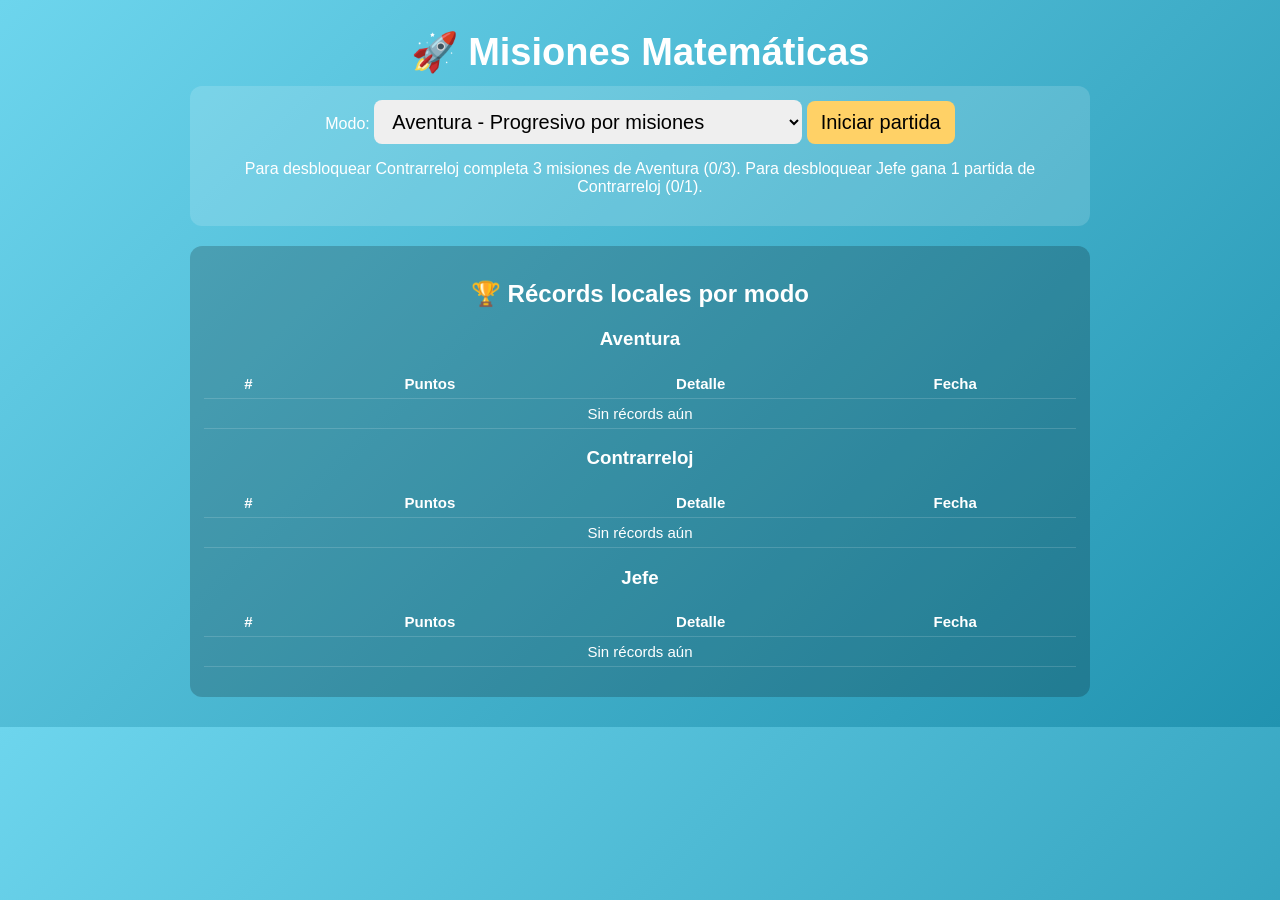
==== commit b07cd551: "Implementa modos de juego, desbloqueos y récords locales" ====
--- a/Index.html
+++ b/Index.html
@@ -5,545 +5,377 @@
 <meta name="viewport" content="width=device-width, initial-scale=1.0">
 <title>Misiones Matemáticas</title>
 <style>
-body {
-  font-family: Arial, sans-serif;
-  text-align: center;
-  background: linear-gradient(135deg, #6dd5ed, #2193b0);
-  color: white;
-  margin: 0;
-}
-
-.container {
-  margin: 20px auto 40px;
-  max-width: 900px;
-  padding: 0 16px;
-}
-
-h1 { font-size: 38px; margin-bottom: 12px; }
-
-.panel {
-  font-size: 18px;
-  margin: 10px;
-  background: rgba(0, 0, 0, 0.18);
-  border-radius: 12px;
-  padding: 10px;
-}
-
-.grid {
-  display: grid;
-  grid-template-columns: repeat(auto-fit, minmax(260px, 1fr));
-  gap: 14px;
-  margin: 14px 0;
-}
-
-.card {
-  background: rgba(0, 0, 0, 0.2);
-  border: 1px solid rgba(255, 255, 255, 0.3);
-  border-radius: 16px;
-  padding: 14px;
-}
-
-.card h3 { margin-top: 0; }
-
-.avatar-stage {
-  width: 120px;
-  height: 140px;
-  margin: 0 auto 10px;
-  position: relative;
-}
-
-.avatar-svg {
-  width: 120px;
-  height: 140px;
-}
-
-.avatar-main {
-  margin: 6px auto;
-}
-
-.avatar-mini {
-  width: 62px;
-  height: 74px;
-}
-
-label { display: block; margin: 8px 0 4px; }
-
-select {
-  width: 100%;
-  padding: 7px;
-  border-radius: 8px;
-  border: none;
-}
-
-.catalog-item {
-  display: flex;
-  align-items: center;
-  justify-content: space-between;
-  gap: 8px;
-  background: rgba(255, 255, 255, 0.14);
-  padding: 8px;
-  border-radius: 10px;
-  margin: 8px 0;
-}
-
-.catalog-item small { display: block; opacity: 0.92; }
-
-.operacion {
-  display: inline-block;
-  background: white;
-  color: black;
-  padding: 20px 40px;
-  border-radius: 10px;
-  font-size: 48px;
-}
-
-table { border-collapse: collapse; }
-td { width: 50px; text-align: right; }
-.linea { border-top: 4px solid black; }
-
-input {
-  width: 50px;
-  font-size: 38px;
-  text-align: center;
-}
-
-button {
-  font-size: 15px;
-  padding: 8px 12px;
-  border: none;
-  border-radius: 8px;
-  cursor: pointer;
-}
-
-#resolverBtn {
-  margin-top: 15px;
-  font-size: 20px;
-  padding: 10px 20px;
-}
-
-.correcto { color: #00ff9d; }
-.error { color: #ff8080; }
-
-.barra {
-  width: 300px;
-  height: 25px;
-  background: #333;
-  margin: auto;
-  border-radius: 20px;
-  overflow: hidden;
-}
-
-.vida {
-  height: 100%;
-  background: #ff4c4c;
-  width: 100%;
-  transition: 0.3s;
-}
-
-.medalla { font-size: 30px; margin-top: 10px; }
-
-#resultadoMision {
-  display: flex;
-  align-items: center;
-  justify-content: center;
-  gap: 12px;
-  margin-top: 10px;
-  min-height: 90px;
-}
-
-.tag {
-  display: inline-block;
-  font-size: 12px;
-  padding: 2px 8px;
-  border-radius: 999px;
-  background: rgba(255, 255, 255, 0.2);
-}
+body{
+  font-family:Arial,sans-serif;
+  text-align:center;
+  background:linear-gradient(135deg,#6dd5ed,#2193b0);
+  color:white;
+  margin:0;
+}
+.container{margin:30px auto;max-width:900px;padding:0 16px;}
+h1{font-size:38px;margin-bottom:12px;}
+.panel{font-size:18px;margin:10px;}
+.control-panel{
+  background:rgba(255,255,255,0.15);
+  border-radius:12px;
+  padding:14px;
+  margin-bottom:14px;
+}
+select,input,button{
+  font-size:20px;
+  padding:10px 14px;
+  border:none;
+  border-radius:8px;
+}
+input{width:120px;text-align:center;}
+button{cursor:pointer;background:#ffd166;}
+button:disabled{opacity:.55;cursor:not-allowed;}
+.operacion{
+  display:inline-block;
+  background:white;
+  color:black;
+  padding:16px 26px;
+  border-radius:10px;
+  font-size:40px;
+  margin:8px 0;
+  min-width:260px;
+}
+.correcto{color:#00ff9d;}
+.error{color:#ffb3b3;}
+.barra{
+  width:320px;
+  height:26px;
+  background:#333;
+  margin:10px auto;
+  border-radius:20px;
+  overflow:hidden;
+}
+.vida{
+  height:100%;
+  background:#ff4c4c;
+  width:100%;
+  transition:0.25s;
+}
+.records{
+  margin-top:20px;
+  background:rgba(0,0,0,0.2);
+  border-radius:12px;
+  padding:14px;
+}
+table{width:100%;border-collapse:collapse;font-size:15px;}
+th,td{padding:6px;border-bottom:1px solid rgba(255,255,255,0.15);}
+.modo-bloque{margin-bottom:16px;}
 </style>
 </head>
 <body>
 <div class="container">
   <h1>🚀 Misiones Matemáticas</h1>
 
-  <div class="panel">
-    ⭐ Puntos: <span id="puntos">0</span> |
-    🪙 Monedas: <span id="monedas">0</span> |
-    ❤️ Vidas: <span id="vidas">2</span> |
-    ⏱ Tiempo: <span id="tiempo">0</span>s
+  <div class="control-panel">
+    <label for="modo">Modo:</label>
+    <select id="modo"></select>
+    <button id="startBtn" onclick="iniciarPartida()">Iniciar partida</button>
+    <p id="unlockHint"></p>
   </div>
 
-  <div class="panel">
-    Nivel: <span id="nivel">Sumas</span> |
-    Progreso: <span id="progreso">0</span>/5
-  </div>
-
-  <div class="grid">
-    <div class="card">
-      <h3>🧑‍🚀 Avatar del jugador</h3>
-      <div id="avatarMain" class="avatar-stage avatar-main"></div>
-      <label for="headSelect">Cabeza</label>
-      <select id="headSelect"></select>
-
-      <label for="colorSelect">Color</label>
-      <select id="colorSelect"></select>
-
-      <label for="accessorySelect">Accesorio</label>
-      <select id="accessorySelect"></select>
-      <small class="tag">Se guarda automáticamente en localStorage</small>
+  <div id="gameArea" style="display:none;">
+    <div class="panel">
+      ⭐ Puntos: <span id="puntos">0</span> |
+      ❤️ Vidas: <span id="vidas">0</span> |
+      ⏱ Tiempo: <span id="tiempo">0</span>s
     </div>
 
-    <div class="card">
-      <h3>🛍️ Catálogo de cosméticos</h3>
-      <div id="catalogo"></div>
+    <div class="panel">
+      Modo: <span id="modoActual">-</span> |
+      Dificultad: <span id="nivel">-</span> |
+      Progreso: <span id="progreso">0</span>
     </div>
-  </div>
-
-  <h2>👾 Enemigo</h2>
-  <div class="barra"><div class="vida" id="vidaEnemigo"></div></div>
-  <div class="medalla" id="medalla"></div>
-
-  <br>
-  <div class="operacion">
-    <table>
-      <tr><td></td><td id="d1"></td><td id="u1"></td></tr>
-      <tr><td id="signo"></td><td id="d2"></td><td id="u2"></td></tr>
-      <tr><td colspan="3" class="linea"></td></tr>
-      <tr><td></td><td><input id="decenas"></td><td><input id="unidades"></td></tr>
-    </table>
-  </div>
-
-  <br>
-  <button id="resolverBtn" onclick="verificar()">Responder</button>
-
-  <div id="resultadoMision">
-    <div id="avatarResultado" class="avatar-stage avatar-mini"></div>
+
+    <h2 id="enemigoTitulo">👾 Enemigo</h2>
+    <div class="barra"><div class="vida" id="vidaEnemigo"></div></div>
+
+    <div class="operacion" id="operacionTexto">0 + 0 = ?</div><br>
+    <input id="respuestaInput" type="number" placeholder="Resultado">
+    <br>
+    <button onclick="verificar()">Responder</button>
     <p id="mensaje"></p>
   </div>
+
+  <div class="records">
+    <h2>🏆 Récords locales por modo</h2>
+    <div id="recordsContainer"></div>
+  </div>
 </div>
 
 <script>
-const STORAGE_KEY = "mathRewardsState";
-
-const defaultState = {
-  monedas: 0,
-  inventario: ["hat_none", "effect_none", "frame_none"],
-  equipado: { hat: "hat_none", effect: "effect_none", frame: "frame_none" },
-  avatar: { head: "round", color: "sky", accessory: "none" }
-};
-
-const avatarOptions = {
-  heads: [
-    { id: "round", label: "Redonda" },
-    { id: "square", label: "Cuadrada" }
-  ],
-  colors: [
-    { id: "sky", label: "Celeste", value: "#86c5ff" },
-    { id: "mint", label: "Menta", value: "#8af0c6" },
-    { id: "sun", label: "Dorada", value: "#ffd166" },
-    { id: "violet", label: "Violeta", value: "#b692ff" }
-  ],
-  accessories: [
-    { id: "none", label: "Ninguno" },
-    { id: "glasses", label: "Gafas" },
-    { id: "antenna", label: "Antena" }
-  ]
-};
-
-const catalogo = [
-  { id: "hat_none", tipo: "hat", nombre: "Sin sombrero", costo: 0, preview: "🧢" },
-  { id: "hat_cap", tipo: "hat", nombre: "Gorra espacial", costo: 20, preview: "🧢" },
-  { id: "hat_crown", tipo: "hat", nombre: "Corona estelar", costo: 45, preview: "👑" },
-  { id: "effect_none", tipo: "effect", nombre: "Sin efecto", costo: 0, preview: "✨" },
-  { id: "effect_stars", tipo: "effect", nombre: "Brillo de estrellas", costo: 25, preview: "✨" },
-  { id: "effect_fire", tipo: "effect", nombre: "Rastro de fuego", costo: 40, preview: "🔥" },
-  { id: "frame_none", tipo: "frame", nombre: "Sin marco", costo: 0, preview: "⬜" },
-  { id: "frame_blue", tipo: "frame", nombre: "Marco azul", costo: 30, preview: "🟦" },
-  { id: "frame_gold", tipo: "frame", nombre: "Marco dorado", costo: 55, preview: "🟨" }
-];
-
-let nivel = 1;
-let progreso = 0;
-let vidas = 2;
-let puntos = 0;
-let tiempo = 0;
-let respuesta = 0;
-let vidaEnemigo = 100;
-let timer;
-
-const state = loadState();
-
-const sonidoBien = new Audio("https://actions.google.com/sounds/v1/cartoon/clang_and_wobble.ogg");
-const sonidoMal = new Audio("https://actions.google.com/sounds/v1/cartoon/boing.ogg");
-
-function loadState() {
-  const raw = localStorage.getItem(STORAGE_KEY);
-  if (!raw) return JSON.parse(JSON.stringify(defaultState));
-
-  try {
-    const parsed = JSON.parse(raw);
-    return {
-      ...defaultState,
-      ...parsed,
-      avatar: { ...defaultState.avatar, ...(parsed.avatar || {}) },
-      equipado: { ...defaultState.equipado, ...(parsed.equipado || {}) },
-      inventario: Array.isArray(parsed.inventario) ? parsed.inventario : [...defaultState.inventario]
-    };
-  } catch {
-    return JSON.parse(JSON.stringify(defaultState));
-  }
-}
-
-function saveState() {
-  localStorage.setItem(STORAGE_KEY, JSON.stringify(state));
-}
-
-function updateHud() {
-  document.getElementById("puntos").innerText = puntos;
-  document.getElementById("vidas").innerText = vidas;
-  document.getElementById("tiempo").innerText = tiempo;
-  document.getElementById("progreso").innerText = progreso;
-  document.getElementById("monedas").innerText = state.monedas;
-}
-
-function iniciarTimer() {
-  clearInterval(timer);
-  tiempo = 0;
-  updateHud();
-  timer = setInterval(() => {
-    tiempo++;
-    document.getElementById("tiempo").innerText = tiempo;
-  }, 1000);
-}
-
-function generarOperacion() {
-  let a, b, signo;
-  if (nivel === 1) {
-    document.getElementById("nivel").innerText = "Sumas";
-    a = Math.floor(Math.random() * 20) + 1;
-    b = Math.floor(Math.random() * 20) + 1;
-    signo = "+";
-    respuesta = a + b;
-  } else if (nivel === 2) {
-    document.getElementById("nivel").innerText = "Restas";
-    a = Math.floor(Math.random() * 40) + 10;
-    b = Math.floor(Math.random() * 20) + 1;
-    if (b > a) {
-      const t = a;
-      a = b;
-      b = t;
+const MODOS = {
+  aventura: { nombre: "Aventura", descripcion: "Progresivo por misiones" },
+  contrarreloj: { nombre: "Contrarreloj", descripcion: "60 segundos" },
+  jefe: { nombre: "Jefe", descripcion: "Operaciones difíciles y barra de vida" }
+}
+
+const progresoGlobal = JSON.parse(localStorage.getItem("mathRewardsProgress") || "{\"adventureMissions\":0,\"counterWins\":0}")
+const records = JSON.parse(localStorage.getItem("mathRewardsRecords") || "{\"aventura\":[],\"contrarreloj\":[],\"jefe\":[]}")
+
+let estado = {}
+let respuesta = 0
+let timer = null
+
+const sonidoBien = new Audio("https://actions.google.com/sounds/v1/cartoon/clang_and_wobble.ogg")
+const sonidoMal = new Audio("https://actions.google.com/sounds/v1/cartoon/boing.ogg")
+
+function isModeUnlocked(modo){
+  if(modo === "aventura") return true
+  if(modo === "contrarreloj") return progresoGlobal.adventureMissions >= 3
+  if(modo === "jefe") return progresoGlobal.counterWins >= 1
+  return false
+}
+
+function guardarProgreso(){
+  localStorage.setItem("mathRewardsProgress", JSON.stringify(progresoGlobal))
+}
+
+function guardarRecords(){
+  localStorage.setItem("mathRewardsRecords", JSON.stringify(records))
+}
+
+function cargarSelectorModo(){
+  const select = document.getElementById("modo")
+  select.innerHTML = ""
+
+  Object.keys(MODOS).forEach((key)=>{
+    const option = document.createElement("option")
+    option.value = key
+    option.textContent = `${MODOS[key].nombre} - ${MODOS[key].descripcion}`
+    option.disabled = !isModeUnlocked(key)
+    select.appendChild(option)
+  })
+
+  const primerDesbloqueado = Object.keys(MODOS).find(isModeUnlocked)
+  select.value = primerDesbloqueado || "aventura"
+  actualizarHintDesbloqueo()
+}
+
+function actualizarHintDesbloqueo(){
+  const msg = []
+  if(!isModeUnlocked("contrarreloj")){
+    msg.push(`Para desbloquear Contrarreloj completa 3 misiones de Aventura (${progresoGlobal.adventureMissions}/3).`)
+  }
+  if(!isModeUnlocked("jefe")){
+    msg.push(`Para desbloquear Jefe gana 1 partida de Contrarreloj (${progresoGlobal.counterWins}/1).`)
+  }
+  document.getElementById("unlockHint").innerText = msg.join(" ") || "Todos los modos desbloqueados."
+}
+
+function iniciarPartida(){
+  const modo = document.getElementById("modo").value
+  if(!isModeUnlocked(modo)) return
+
+  clearInterval(timer)
+  document.getElementById("gameArea").style.display = "block"
+
+  estado = {
+    modo,
+    puntos:0,
+    vidas: modo === "jefe" ? 3 : 3,
+    tiempo:0,
+    stage:1,
+    aciertos:0,
+    objetivo:5,
+    enemyHP: modo === "jefe" ? 200 : 100,
+    maxHP: modo === "jefe" ? 200 : 100,
+    progresoTexto:"0"
+  }
+
+  document.getElementById("modoActual").innerText = MODOS[modo].nombre
+  document.getElementById("enemigoTitulo").innerText = modo === "jefe" ? "💀 Jefe Final" : "👾 Enemigo"
+  document.getElementById("respuestaInput").value = ""
+  document.getElementById("mensaje").innerText = ""
+
+  iniciarTimer()
+  actualizarUI()
+  generarOperacion()
+}
+
+function iniciarTimer(){
+  clearInterval(timer)
+
+  timer = setInterval(()=>{
+    estado.tiempo++
+
+    if(estado.modo === "contrarreloj"){
+      const restante = Math.max(60 - estado.tiempo, 0)
+      document.getElementById("tiempo").innerText = restante
+      if(restante <= 0){
+        terminarPartida("⏰ ¡Tiempo agotado!")
+      }
+      return
     }
-    signo = "-";
-    respuesta = a - b;
-  } else {
-    document.getElementById("nivel").innerText = "Multiplicaciones";
-    a = Math.floor(Math.random() * 6) + 2;
-    b = Math.floor(Math.random() * 6) + 2;
-    signo = "×";
-    respuesta = a * b;
-  }
-
-  const d1 = Math.floor(a / 10);
-  const u1 = a % 10;
-  const d2 = Math.floor(b / 10);
-  const u2 = b % 10;
-
-  document.getElementById("d1").innerText = d1 === 0 ? "" : d1;
-  document.getElementById("u1").innerText = u1;
-  document.getElementById("signo").innerText = signo;
-  document.getElementById("d2").innerText = d2 === 0 ? "" : d2;
-  document.getElementById("u2").innerText = u2;
-
-  document.getElementById("decenas").value = "";
-  document.getElementById("unidades").value = "";
-  document.getElementById("decenas").focus();
-}
-
-function verificar() {
-  const d = parseInt(document.getElementById("decenas").value || "0", 10);
-  const u = parseInt(document.getElementById("unidades").value || "0", 10);
-  const valor = d * 10 + u;
-  const mensaje = document.getElementById("mensaje");
-
-  if (valor === respuesta) {
-    sonidoBien.play();
-    mensaje.className = "correcto";
-    mensaje.innerText = "¡Correcto! +10 puntos y +8 monedas";
-
-    puntos += 10;
-    state.monedas += 8;
-    progreso++;
-    vidaEnemigo = Math.max(0, vidaEnemigo - 20);
-
-    if (progreso >= 5) {
-      progreso = 0;
-      nivel = Math.min(3, nivel + 1);
-      vidaEnemigo = 100;
-      document.getElementById("medalla").innerText = "🏅 Nivel completado";
+
+    document.getElementById("tiempo").innerText = estado.tiempo
+  },1000)
+}
+
+function randomInt(min,max){
+  return Math.floor(Math.random()*(max-min+1))+min
+}
+
+function generarOperacion(){
+  let a,b,signo,txtNivel
+
+  if(estado.modo === "aventura"){
+    if(estado.stage === 1){ a=randomInt(1,20); b=randomInt(1,20); signo="+"; txtNivel="Sumas"; respuesta=a+b }
+    else if(estado.stage === 2){ a=randomInt(20,70); b=randomInt(1,35); if(b>a){const t=a;a=b;b=t} signo="-"; txtNivel="Restas"; respuesta=a-b }
+    else if(estado.stage === 3){ a=randomInt(3,9); b=randomInt(3,12); signo="×"; txtNivel="Multiplicaciones"; respuesta=a*b }
+    else if(estado.stage === 4){ b=randomInt(2,12); respuesta=randomInt(2,12); a=b*respuesta; signo="÷"; txtNivel="Divisiones exactas" }
+    else { a=randomInt(40,120); b=randomInt(20,80); signo=Math.random()>0.5?"+":"-"; if(signo==="-"&&b>a){const t=a;a=b;b=t} txtNivel="Mixto experto"; respuesta=signo==="+"?a+b:a-b }
+  }
+
+  if(estado.modo === "contrarreloj"){
+    const tipo = randomInt(1,3)
+    if(tipo===1){a=randomInt(10,99); b=randomInt(10,99); signo="+"; respuesta=a+b; txtNivel="Rápido +"}
+    if(tipo===2){a=randomInt(20,120); b=randomInt(5,70); if(b>a){const t=a;a=b;b=t} signo="-"; respuesta=a-b; txtNivel="Rápido -"}
+    if(tipo===3){a=randomInt(4,12); b=randomInt(3,12); signo="×"; respuesta=a*b; txtNivel="Rápido ×"}
+  }
+
+  if(estado.modo === "jefe"){
+    const tipo = randomInt(1,4)
+    if(tipo===1){a=randomInt(80,250); b=randomInt(30,160); signo="+"; respuesta=a+b; txtNivel="Élite +"}
+    if(tipo===2){a=randomInt(120,300); b=randomInt(20,180); if(b>a){const t=a;a=b;b=t} signo="-"; respuesta=a-b; txtNivel="Élite -"}
+    if(tipo===3){a=randomInt(11,25); b=randomInt(8,18); signo="×"; respuesta=a*b; txtNivel="Élite ×"}
+    if(tipo===4){b=randomInt(3,15); respuesta=randomInt(8,30); a=b*respuesta; signo="÷"; txtNivel="Élite ÷"}
+  }
+
+  document.getElementById("nivel").innerText = txtNivel
+  document.getElementById("operacionTexto").innerText = `${a} ${signo} ${b} = ?`
+  document.getElementById("respuestaInput").focus()
+}
+
+function verificar(){
+  const valor = Number(document.getElementById("respuestaInput").value)
+  const msg = document.getElementById("mensaje")
+
+  if(Number.isNaN(valor)) return
+
+  if(valor === respuesta){
+    sonidoBien.play()
+    estado.aciertos++
+
+    const recompensa = estado.modo === "aventura" ? (10 + estado.stage * 5) : (estado.modo === "contrarreloj" ? 8 : 20)
+    const danio = estado.modo === "aventura" ? (15 + estado.stage * 5) : (estado.modo === "contrarreloj" ? 10 : 14)
+
+    estado.puntos += recompensa
+    estado.enemyHP = Math.max(estado.enemyHP - danio,0)
+
+    msg.className = "correcto"
+    msg.innerText = `✅ Correcto (+${recompensa} puntos)`
+
+    if(estado.modo === "aventura"){
+      estado.progresoTexto = `${estado.aciertos}/${estado.objetivo}`
+      if(estado.aciertos >= estado.objetivo){
+        progresoGlobal.adventureMissions++
+        guardarProgreso()
+        estado.stage++
+        estado.aciertos = 0
+        estado.enemyHP = estado.maxHP
+        msg.innerText = `🎯 Misión completada. Pasas a la misión ${estado.stage}.`
+      }
     }
-  } else {
-    sonidoMal.play();
-    mensaje.className = "error";
-    mensaje.innerText = `Fallaste. Respuesta correcta: ${respuesta}`;
-    vidas--;
-
-    if (vidas <= 0) {
-      alert("Fin del juego. Reiniciando...");
-      nivel = 1;
-      progreso = 0;
-      vidas = 2;
-      puntos = 0;
-      vidaEnemigo = 100;
-      document.getElementById("medalla").innerText = "";
+
+    if(estado.modo === "jefe" && estado.enemyHP <= 0){
+      terminarPartida("🏆 ¡Has derrotado al Jefe!")
+      return
     }
-  }
-
-  document.getElementById("vidaEnemigo").style.width = vidaEnemigo + "%";
-  saveState();
-  renderCatalogo();
-  updateHud();
-  generarOperacion();
-  renderAvatar();
-}
-
-function fillSelect(selectId, options, selected) {
-  const select = document.getElementById(selectId);
-  select.innerHTML = options.map((opt) => `<option value="${opt.id}">${opt.label}</option>`).join("");
-  select.value = selected;
-}
-
-function wireAvatarControls() {
-  fillSelect("headSelect", avatarOptions.heads, state.avatar.head);
-  fillSelect("colorSelect", avatarOptions.colors, state.avatar.color);
-  fillSelect("accessorySelect", avatarOptions.accessories, state.avatar.accessory);
-
-  document.getElementById("headSelect").addEventListener("change", (e) => {
-    state.avatar.head = e.target.value;
-    saveState();
-    renderAvatar();
-  });
-  document.getElementById("colorSelect").addEventListener("change", (e) => {
-    state.avatar.color = e.target.value;
-    saveState();
-    renderAvatar();
-  });
-  document.getElementById("accessorySelect").addEventListener("change", (e) => {
-    state.avatar.accessory = e.target.value;
-    saveState();
-    renderAvatar();
-  });
-}
-
-function cosmeticsByType(type) {
-  return catalogo.filter((item) => item.tipo === type);
-}
-
-function renderCatalogo() {
-  const cont = document.getElementById("catalogo");
-  const tipos = [
-    { key: "hat", title: "Sombreros" },
-    { key: "effect", title: "Efectos" },
-    { key: "frame", title: "Marcos" }
-  ];
-
-  cont.innerHTML = tipos.map((t) => {
-    const items = cosmeticsByType(t.key).map((item) => {
-      const owned = state.inventario.includes(item.id);
-      const equipped = state.equipado[t.key] === item.id;
-
-      let action = `<button onclick="comprarCosmetico('${item.id}')">Comprar (${item.costo}🪙)</button>`;
-      if (owned) action = `<button onclick="equiparCosmetico('${item.id}')">${equipped ? "Equipado" : "Equipar"}</button>`;
-
-      return `<div class="catalog-item"><div><strong>${item.preview} ${item.nombre}</strong><small>${item.costo} monedas</small></div>${action}</div>`;
-    }).join("");
-    return `<h4>${t.title}</h4>${items}`;
-  }).join("");
-}
-
-function comprarCosmetico(id) {
-  const item = catalogo.find((c) => c.id === id);
-  if (!item) return;
-  if (state.inventario.includes(id)) return;
-
-  if (state.monedas < item.costo) {
-    alert(`No tienes suficientes monedas. Te faltan ${item.costo - state.monedas}.`);
-    return;
-  }
-
-  state.monedas -= item.costo;
-  state.inventario.push(id);
-  state.equipado[item.tipo] = id;
-
-  saveState();
-  updateHud();
-  renderCatalogo();
-  renderAvatar();
-}
-
-function equiparCosmetico(id) {
-  if (!state.inventario.includes(id)) return;
-  const item = catalogo.find((c) => c.id === id);
-  if (!item) return;
-
-  state.equipado[item.tipo] = id;
-  saveState();
-  renderCatalogo();
-  renderAvatar();
-}
-
-function avatarSVG() {
-  const color = avatarOptions.colors.find((c) => c.id === state.avatar.color)?.value || "#86c5ff";
-  const headShape = state.avatar.head === "square"
-    ? `<rect x="34" y="32" width="52" height="52" rx="8" fill="${color}" stroke="#133" stroke-width="2"/>`
-    : `<circle cx="60" cy="58" r="26" fill="${color}" stroke="#133" stroke-width="2"/>`;
-
-  const accessory = state.avatar.accessory === "glasses"
-    ? `<rect x="42" y="51" width="14" height="8" fill="none" stroke="#111" stroke-width="2"/><rect x="64" y="51" width="14" height="8" fill="none" stroke="#111" stroke-width="2"/><line x1="56" y1="55" x2="64" y2="55" stroke="#111" stroke-width="2"/>`
-    : state.avatar.accessory === "antenna"
-      ? `<line x1="60" y1="30" x2="60" y2="14" stroke="#eee" stroke-width="3"/><circle cx="60" cy="11" r="4" fill="#ff5"/>`
-      : "";
-
-  const hat = state.equipado.hat === "hat_crown"
-    ? `<text x="60" y="26" text-anchor="middle" font-size="20">👑</text>`
-    : state.equipado.hat === "hat_cap"
-      ? `<path d="M35 36 Q60 12 85 36 L75 38 Q60 26 45 38 Z" fill="#243B53"/><rect x="47" y="36" width="34" height="6" rx="3" fill="#1d2d44"/>`
-      : "";
-
-  const effect = state.equipado.effect === "effect_stars"
-    ? `<text x="25" y="20" font-size="12">✨</text><text x="88" y="18" font-size="12">✨</text>`
-    : state.equipado.effect === "effect_fire"
-      ? `<text x="22" y="20" font-size="12">🔥</text><text x="86" y="20" font-size="12">🔥</text>`
-      : "";
-
-  const frame = state.equipado.frame === "frame_gold"
-    ? "#f2c94c"
-    : state.equipado.frame === "frame_blue"
-      ? "#6fa8dc"
-      : "rgba(255,255,255,0.4)";
-
-  return `<svg class="avatar-svg" viewBox="0 0 120 140" role="img" aria-label="Avatar del jugador">
-    <rect x="2" y="2" width="116" height="136" rx="16" fill="rgba(255,255,255,0.12)" stroke="${frame}" stroke-width="4"/>
-    ${effect}
-    ${hat}
-    ${headShape}
-    ${accessory}
-    <circle cx="50" cy="58" r="3" fill="#1a1a1a"/>
-    <circle cx="70" cy="58" r="3" fill="#1a1a1a"/>
-    <path d="M50 72 Q60 79 70 72" fill="none" stroke="#1a1a1a" stroke-width="2" stroke-linecap="round"/>
-    <rect x="45" y="86" width="30" height="34" rx="8" fill="#f4f7fb" stroke="#133" stroke-width="2"/>
-  </svg>`;
-}
-
-function renderAvatar() {
-  document.getElementById("avatarMain").innerHTML = avatarSVG();
-  document.getElementById("avatarResultado").innerHTML = avatarSVG();
-}
-
-wireAvatarControls();
-renderCatalogo();
-renderAvatar();
-iniciarTimer();
-generarOperacion();
-updateHud();
-saveState();
+
+  }else{
+    sonidoMal.play()
+    estado.vidas--
+    msg.className = "error"
+    msg.innerText = `❌ Incorrecto. Respuesta correcta: ${respuesta}`
+  }
+
+  if(estado.vidas <= 0){
+    terminarPartida("💥 Fin de la partida")
+    return
+  }
+
+  if(estado.modo !== "jefe" && estado.enemyHP <= 0){
+    estado.enemyHP = estado.maxHP
+  }
+
+  if(estado.modo === "contrarreloj"){
+    estado.progresoTexto = `${estado.aciertos} aciertos`
+  }
+
+  actualizarUI()
+  document.getElementById("respuestaInput").value = ""
+  generarOperacion()
+}
+
+function terminarPartida(texto){
+  clearInterval(timer)
+  const detalle = estado.modo === "contrarreloj" ? `Aciertos: ${estado.aciertos}` : `Tiempo: ${estado.tiempo}s`
+
+  if(estado.modo === "contrarreloj" && estado.puntos >= 80){
+    progresoGlobal.counterWins++
+    guardarProgreso()
+  }
+
+  guardarRecord(estado.modo, estado.puntos, detalle)
+  actualizarUI()
+  document.getElementById("mensaje").className = ""
+  document.getElementById("mensaje").innerText = `${texto} | Puntos: ${estado.puntos}`
+  cargarSelectorModo()
+  renderRecords()
+}
+
+function guardarRecord(modo,puntos,detalle){
+  records[modo].push({puntos,detalle,fecha:new Date().toLocaleDateString()})
+  records[modo] = records[modo]
+    .sort((a,b)=>b.puntos-a.puntos)
+    .slice(0,5)
+  guardarRecords()
+}
+
+function renderRecords(){
+  const c = document.getElementById("recordsContainer")
+  c.innerHTML = ""
+
+  Object.keys(MODOS).forEach((modo)=>{
+    const bloque = document.createElement("div")
+    bloque.className = "modo-bloque"
+    const rows = records[modo]
+      .map((r,i)=>`<tr><td>${i+1}</td><td>${r.puntos}</td><td>${r.detalle}</td><td>${r.fecha}</td></tr>`)
+      .join("") || '<tr><td colspan="4">Sin récords aún</td></tr>'
+
+    bloque.innerHTML = `
+      <h3>${MODOS[modo].nombre}</h3>
+      <table>
+        <tr><th>#</th><th>Puntos</th><th>Detalle</th><th>Fecha</th></tr>
+        ${rows}
+      </table>
+    `
+    c.appendChild(bloque)
+  })
+}
+
+function actualizarUI(){
+  document.getElementById("puntos").innerText = estado.puntos ?? 0
+  document.getElementById("vidas").innerText = estado.vidas ?? 0
+
+  if(estado.modo === "contrarreloj"){
+    document.getElementById("tiempo").innerText = Math.max(60 - (estado.tiempo || 0),0)
+  }else{
+    document.getElementById("tiempo").innerText = estado.tiempo ?? 0
+  }
+
+  document.getElementById("progreso").innerText = estado.progresoTexto || "0"
+  const hp = estado.maxHP ? (estado.enemyHP / estado.maxHP) * 100 : 100
+  document.getElementById("vidaEnemigo").style.width = `${Math.max(hp,0)}%`
+}
+
+cargarSelectorModo()
+renderRecords()
 </script>
 </body>
 </html>
